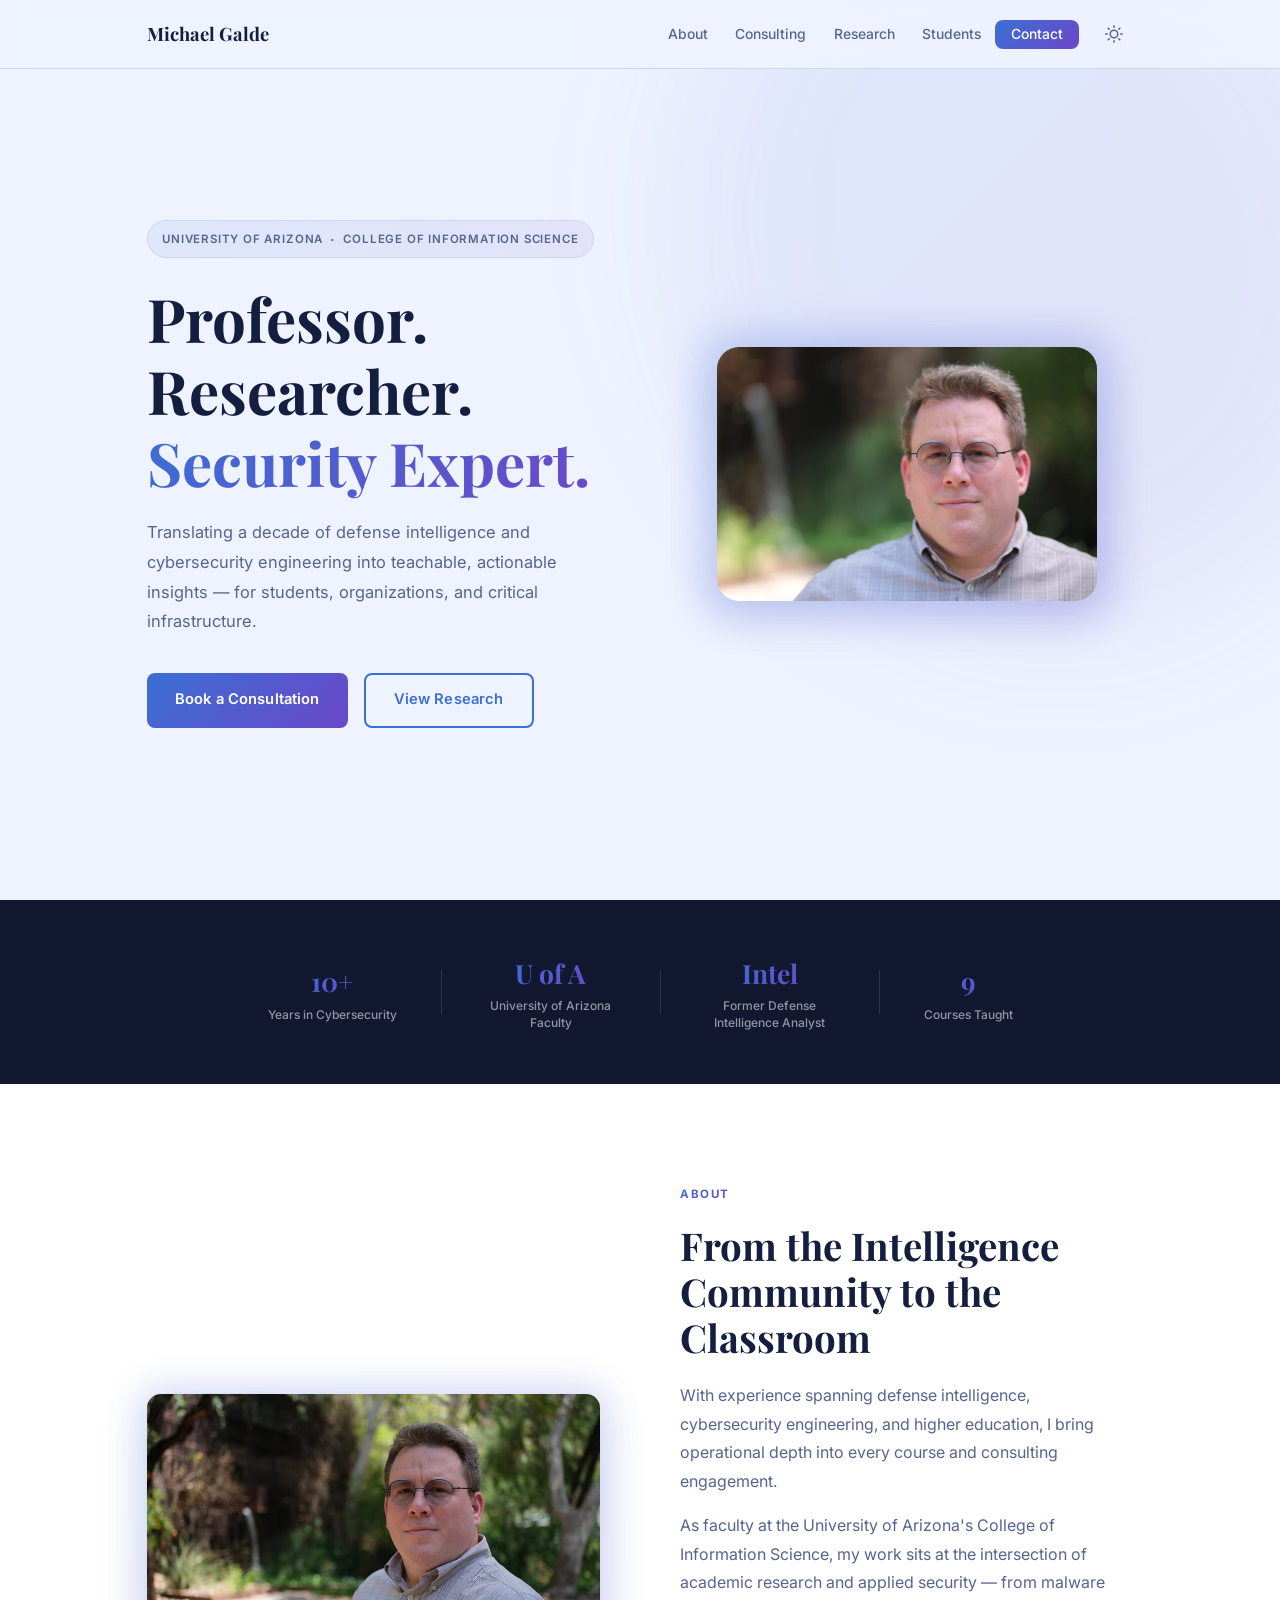
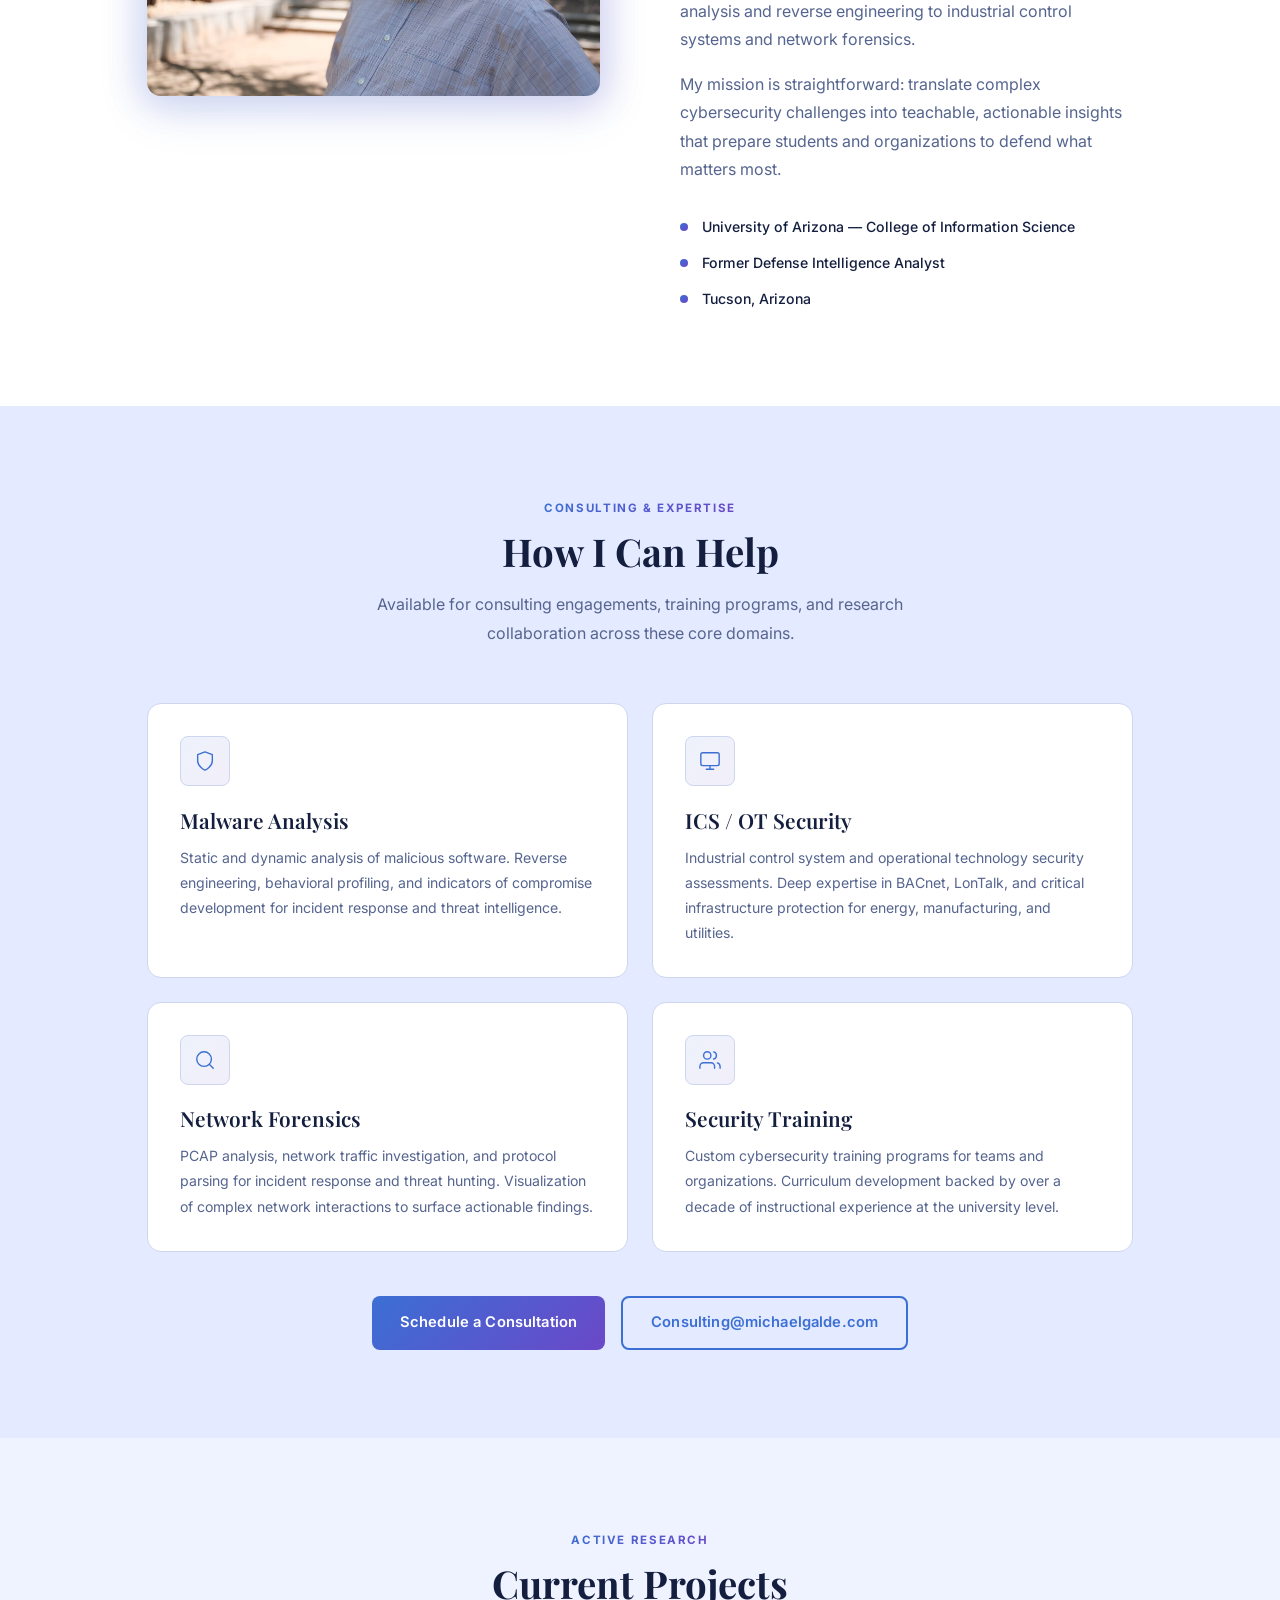
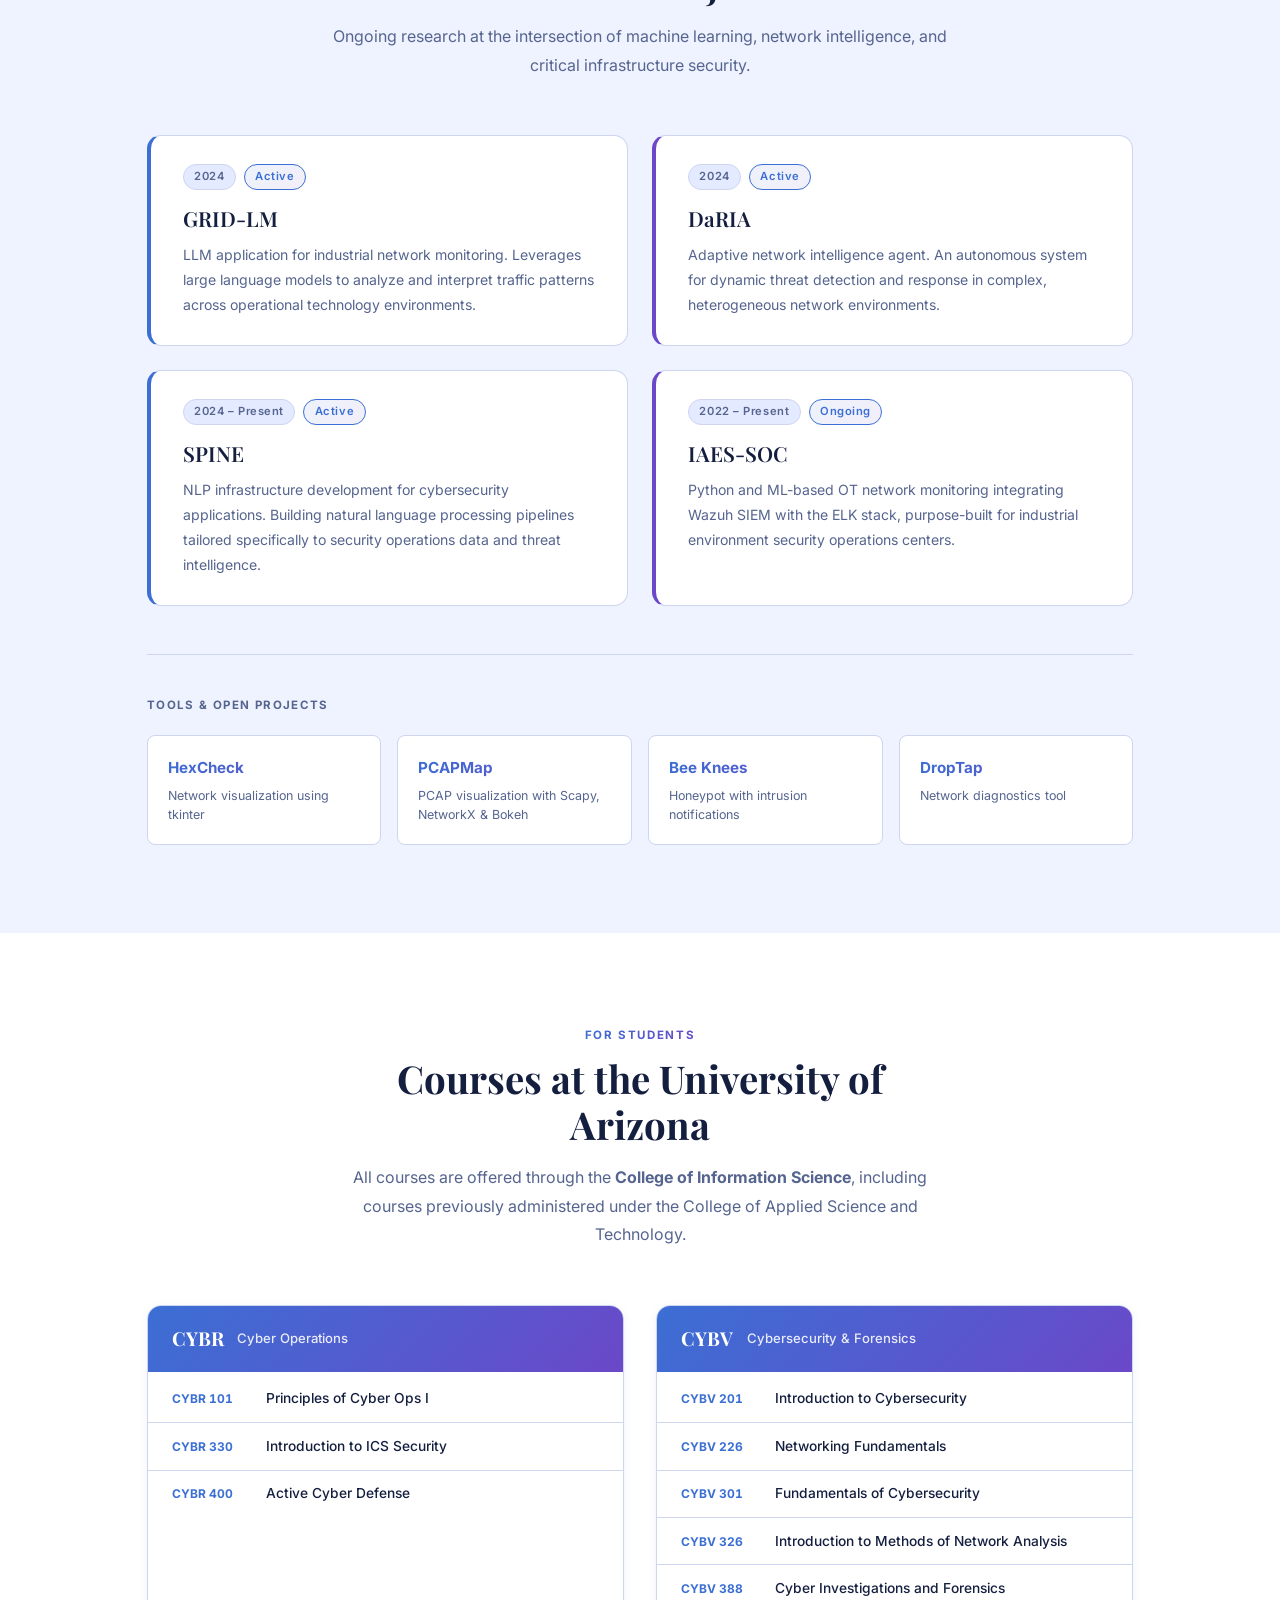
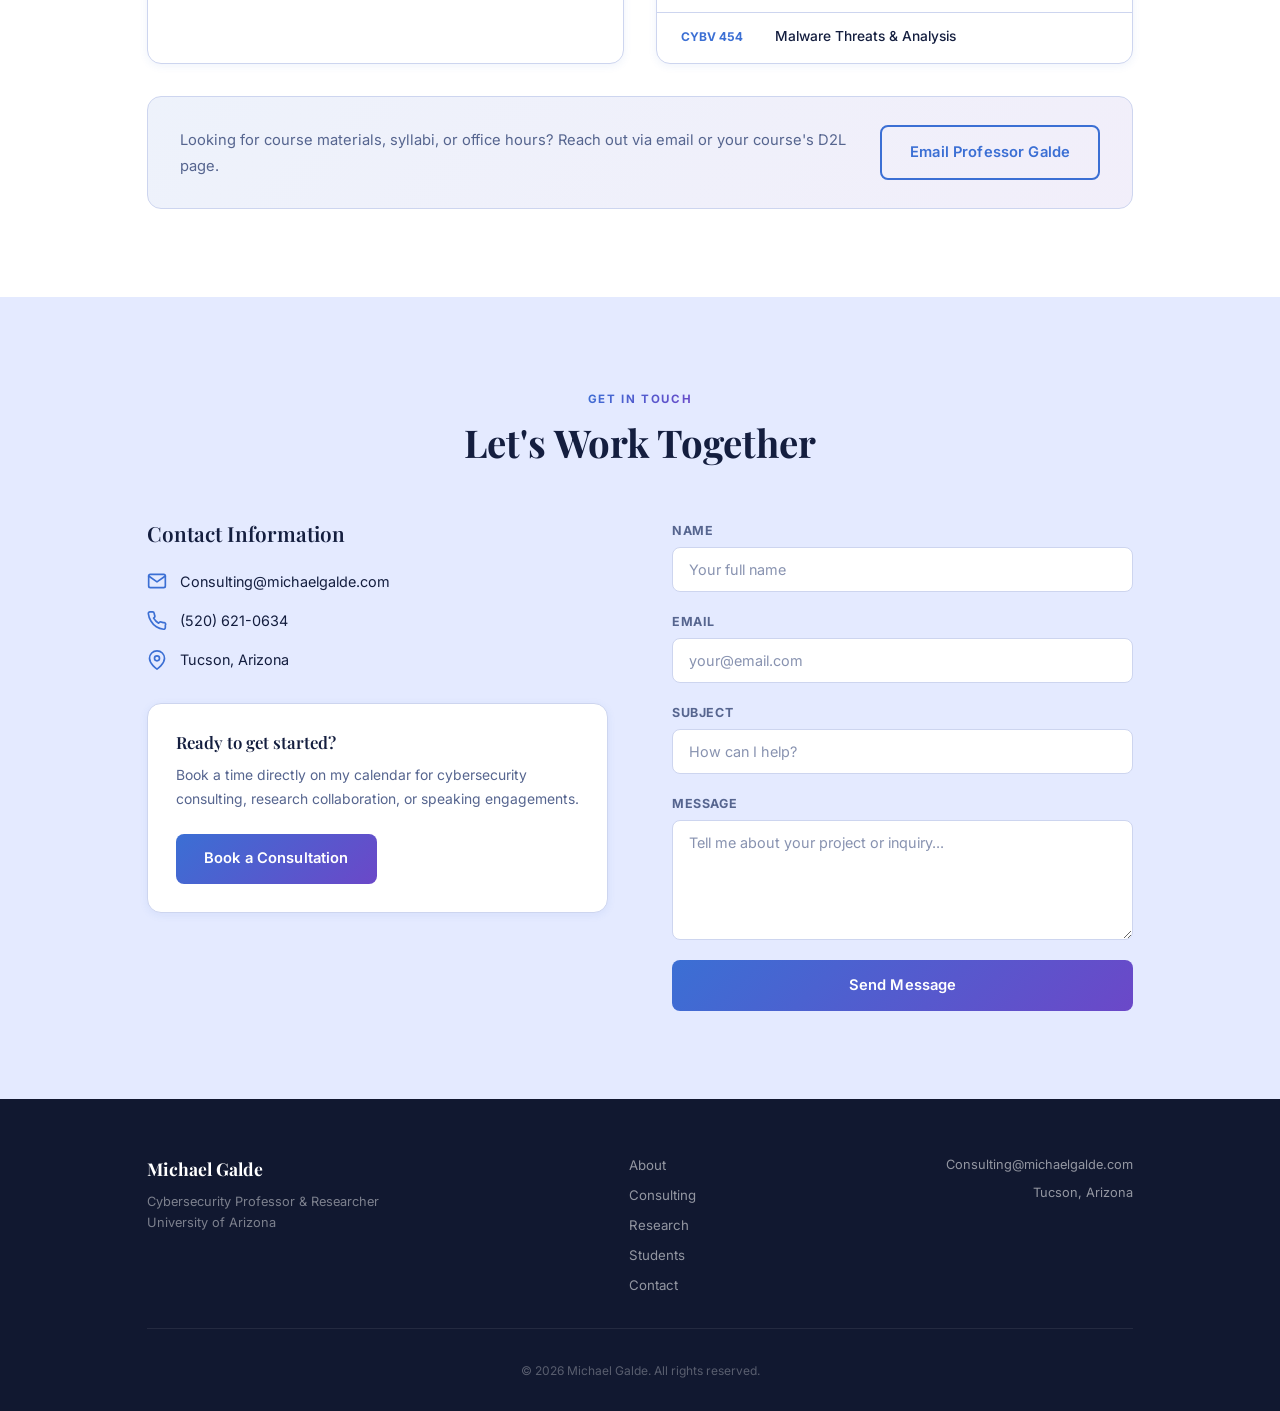
==== index.html @ 3c5b2f42 "Complete website rebuild — professional single-page site Steel blue/violet design with light & dark " ====
<!DOCTYPE html>
<html lang="en" data-theme="light">
<head>
  <meta charset="UTF-8">
  <meta name="viewport" content="width=device-width, initial-scale=1.0">
  <meta name="description" content="Professor Michael Galde — Cybersecurity faculty at the University of Arizona. Expert in malware analysis, ICS security, and network forensics. Available for consulting and research collaboration.">
  <title>Michael Galde | Cybersecurity Professor & Researcher</title>
  <link rel="preconnect" href="https://fonts.googleapis.com">
  <link rel="preconnect" href="https://fonts.gstatic.com" crossorigin>
  <link href="https://fonts.googleapis.com/css2?family=Playfair+Display:ital,wght@0,400;0,600;0,700;1,400&family=Inter:wght@300;400;500;600;700&display=swap" rel="stylesheet">
  <link rel="stylesheet" href="css/style.css">
</head>
<body>

  <!-- ═══════════════════════ NAVIGATION ═══════════════════════ -->
  <nav class="nav" id="nav">
    <div class="nav-container">
      <a href="#home" class="nav-logo">Michael Galde</a>
      <div class="nav-right">
        <ul class="nav-links" id="navLinks">
          <li><a href="#about" class="nav-link">About</a></li>
          <li><a href="#consulting" class="nav-link">Consulting</a></li>
          <li><a href="#research" class="nav-link">Research</a></li>
          <li><a href="#students" class="nav-link">Students</a></li>
          <li><a href="#contact" class="nav-link nav-cta">Contact</a></li>
        </ul>
        <button class="theme-toggle" id="themeToggle" aria-label="Toggle theme">
          <svg class="theme-icon icon-sun" xmlns="http://www.w3.org/2000/svg" viewBox="0 0 24 24" fill="none" stroke="currentColor" stroke-width="2" stroke-linecap="round" stroke-linejoin="round">
            <circle cx="12" cy="12" r="5"/>
            <line x1="12" y1="1" x2="12" y2="3"/><line x1="12" y1="21" x2="12" y2="23"/>
            <line x1="4.22" y1="4.22" x2="5.64" y2="5.64"/><line x1="18.36" y1="18.36" x2="19.78" y2="19.78"/>
            <line x1="1" y1="12" x2="3" y2="12"/><line x1="21" y1="12" x2="23" y2="12"/>
            <line x1="4.22" y1="19.78" x2="5.64" y2="18.36"/><line x1="18.36" y1="5.64" x2="19.78" y2="4.22"/>
          </svg>
          <svg class="theme-icon icon-moon" xmlns="http://www.w3.org/2000/svg" viewBox="0 0 24 24" fill="none" stroke="currentColor" stroke-width="2" stroke-linecap="round" stroke-linejoin="round">
            <path d="M21 12.79A9 9 0 1 1 11.21 3 7 7 0 0 0 21 12.79z"/>
          </svg>
        </button>
        <button class="nav-toggle" id="navToggle" aria-label="Toggle menu" aria-expanded="false">
          <span></span><span></span><span></span>
        </button>
      </div>
    </div>
  </nav>

  <main>

    <!-- ═══════════════════════ HERO ═══════════════════════ -->
    <section class="hero" id="home">
      <div class="hero-bg-blob"></div>
      <div class="container">
        <div class="hero-grid">
          <div class="hero-text">
            <div class="hero-badge">
              <span>University of Arizona</span>
              <span class="badge-sep">·</span>
              <span>College of Information Science</span>
            </div>
            <h1 class="hero-title">
              Professor.<br>
              Researcher.<br>
              <span class="gradient-text">Security Expert.</span>
            </h1>
            <p class="hero-sub">Translating a decade of defense intelligence and cybersecurity engineering into teachable, actionable insights — for students, organizations, and critical infrastructure.</p>
            <div class="hero-actions">
              <a href="https://tidycal.com/galdeconsulting/15-minute-meeting" target="_blank" rel="noopener" class="btn btn-primary">Book a Consultation</a>
              <a href="#research" class="btn btn-outline">View Research</a>
            </div>
          </div>
          <div class="hero-photo-col">
            <div class="hero-photo-frame">
              <div class="hero-photo-glow"></div>
              <img src="images/hero-headshot.jpg" alt="Professor Michael Galde" class="hero-photo">
            </div>
          </div>
        </div>
      </div>
    </section>

    <!-- ═══════════════════════ STATS STRIP ═══════════════════════ -->
    <div class="stats-strip">
      <div class="container">
        <div class="stats-grid">
          <div class="stat-item">
            <span class="stat-num">10+</span>
            <span class="stat-label">Years in Cybersecurity</span>
          </div>
          <div class="stat-divider"></div>
          <div class="stat-item">
            <span class="stat-num">U of A</span>
            <span class="stat-label">University of Arizona Faculty</span>
          </div>
          <div class="stat-divider"></div>
          <div class="stat-item">
            <span class="stat-num">Intel</span>
            <span class="stat-label">Former Defense Intelligence Analyst</span>
          </div>
          <div class="stat-divider"></div>
          <div class="stat-item">
            <span class="stat-num">9</span>
            <span class="stat-label">Courses Taught</span>
          </div>
        </div>
      </div>
    </div>

    <!-- ═══════════════════════ ABOUT ═══════════════════════ -->
    <section class="section about" id="about">
      <div class="container">
        <div class="two-col">
          <div class="col-photo">
            <div class="photo-wrapper">
              <img src="images/about-headshot.jpg" alt="Michael Galde at the University of Arizona" class="section-photo">
            </div>
          </div>
          <div class="col-text">
            <span class="section-label">About</span>
            <h2 class="section-title">From the Intelligence Community to the Classroom</h2>
            <p>With experience spanning defense intelligence, cybersecurity engineering, and higher education, I bring operational depth into every course and consulting engagement.</p>
            <p>As faculty at the University of Arizona's College of Information Science, my work sits at the intersection of academic research and applied security — from malware analysis and reverse engineering to industrial control systems and network forensics.</p>
            <p>My mission is straightforward: translate complex cybersecurity challenges into teachable, actionable insights that prepare students and organizations to defend what matters most.</p>
            <div class="credential-list">
              <div class="credential-item">
                <div class="credential-dot"></div>
                <span>University of Arizona — College of Information Science</span>
              </div>
              <div class="credential-item">
                <div class="credential-dot"></div>
                <span>Former Defense Intelligence Analyst</span>
              </div>
              <div class="credential-item">
                <div class="credential-dot"></div>
                <span>Tucson, Arizona</span>
              </div>
            </div>
          </div>
        </div>
      </div>
    </section>

    <!-- ═══════════════════════ CONSULTING ═══════════════════════ -->
    <section class="section consulting" id="consulting">
      <div class="container">
        <div class="section-header">
          <span class="section-label">Consulting &amp; Expertise</span>
          <h2 class="section-title">How I Can Help</h2>
          <p class="section-sub">Available for consulting engagements, training programs, and research collaboration across these core domains.</p>
        </div>
        <div class="services-grid">
          <div class="service-card">
            <div class="service-icon">
              <svg xmlns="http://www.w3.org/2000/svg" viewBox="0 0 24 24" fill="none" stroke="currentColor" stroke-width="1.5" stroke-linecap="round" stroke-linejoin="round">
                <path d="M12 22s8-4 8-10V5l-8-3-8 3v7c0 6 8 10 8 10z"/>
              </svg>
            </div>
            <h3>Malware Analysis</h3>
            <p>Static and dynamic analysis of malicious software. Reverse engineering, behavioral profiling, and indicators of compromise development for incident response and threat intelligence.</p>
          </div>
          <div class="service-card">
            <div class="service-icon">
              <svg xmlns="http://www.w3.org/2000/svg" viewBox="0 0 24 24" fill="none" stroke="currentColor" stroke-width="1.5" stroke-linecap="round" stroke-linejoin="round">
                <rect x="2" y="3" width="20" height="14" rx="2"/><line x1="8" y1="21" x2="16" y2="21"/><line x1="12" y1="17" x2="12" y2="21"/>
              </svg>
            </div>
            <h3>ICS / OT Security</h3>
            <p>Industrial control system and operational technology security assessments. Deep expertise in BACnet, LonTalk, and critical infrastructure protection for energy, manufacturing, and utilities.</p>
          </div>
          <div class="service-card">
            <div class="service-icon">
              <svg xmlns="http://www.w3.org/2000/svg" viewBox="0 0 24 24" fill="none" stroke="currentColor" stroke-width="1.5" stroke-linecap="round" stroke-linejoin="round">
                <circle cx="11" cy="11" r="8"/><line x1="21" y1="21" x2="16.65" y2="16.65"/>
              </svg>
            </div>
            <h3>Network Forensics</h3>
            <p>PCAP analysis, network traffic investigation, and protocol parsing for incident response and threat hunting. Visualization of complex network interactions to surface actionable findings.</p>
          </div>
          <div class="service-card">
            <div class="service-icon">
              <svg xmlns="http://www.w3.org/2000/svg" viewBox="0 0 24 24" fill="none" stroke="currentColor" stroke-width="1.5" stroke-linecap="round" stroke-linejoin="round">
                <path d="M17 21v-2a4 4 0 0 0-4-4H5a4 4 0 0 0-4 4v2"/><circle cx="9" cy="7" r="4"/>
                <path d="M23 21v-2a4 4 0 0 0-3-3.87"/><path d="M16 3.13a4 4 0 0 1 0 7.75"/>
              </svg>
            </div>
            <h3>Security Training</h3>
            <p>Custom cybersecurity training programs for teams and organizations. Curriculum development backed by over a decade of instructional experience at the university level.</p>
          </div>
        </div>
        <div class="consulting-cta">
          <a href="https://tidycal.com/galdeconsulting/15-minute-meeting" target="_blank" rel="noopener" class="btn btn-primary">Schedule a Consultation</a>
          <a href="mailto:Consulting@michaelgalde.com" class="btn btn-outline">Consulting@michaelgalde.com</a>
        </div>
      </div>
    </section>

    <!-- ═══════════════════════ RESEARCH ═══════════════════════ -->
    <section class="section research" id="research">
      <div class="container">
        <div class="section-header">
          <span class="section-label">Active Research</span>
          <h2 class="section-title">Current Projects</h2>
          <p class="section-sub">Ongoing research at the intersection of machine learning, network intelligence, and critical infrastructure security.</p>
        </div>
        <div class="research-grid">
          <div class="research-card">
            <div class="research-meta">
              <span class="research-tag">2024</span>
              <span class="research-tag research-tag-active">Active</span>
            </div>
            <h3>GRID-LM</h3>
            <p>LLM application for industrial network monitoring. Leverages large language models to analyze and interpret traffic patterns across operational technology environments.</p>
          </div>
          <div class="research-card">
            <div class="research-meta">
              <span class="research-tag">2024</span>
              <span class="research-tag research-tag-active">Active</span>
            </div>
            <h3>DaRIA</h3>
            <p>Adaptive network intelligence agent. An autonomous system for dynamic threat detection and response in complex, heterogeneous network environments.</p>
          </div>
          <div class="research-card">
            <div class="research-meta">
              <span class="research-tag">2024 – Present</span>
              <span class="research-tag research-tag-active">Active</span>
            </div>
            <h3>SPINE</h3>
            <p>NLP infrastructure development for cybersecurity applications. Building natural language processing pipelines tailored specifically to security operations data and threat intelligence.</p>
          </div>
          <div class="research-card">
            <div class="research-meta">
              <span class="research-tag">2022 – Present</span>
              <span class="research-tag research-tag-active">Ongoing</span>
            </div>
            <h3>IAES-SOC</h3>
            <p>Python and ML-based OT network monitoring integrating Wazuh SIEM with the ELK stack, purpose-built for industrial environment security operations centers.</p>
          </div>
        </div>

        <div class="tools-section">
          <p class="tools-label">Tools &amp; Open Projects</p>
          <div class="tools-grid">
            <div class="tool-item">
              <span class="tool-name">HexCheck</span>
              <span class="tool-desc">Network visualization using tkinter</span>
            </div>
            <div class="tool-item">
              <span class="tool-name">PCAPMap</span>
              <span class="tool-desc">PCAP visualization with Scapy, NetworkX &amp; Bokeh</span>
            </div>
            <div class="tool-item">
              <span class="tool-name">Bee Knees</span>
              <span class="tool-desc">Honeypot with intrusion notifications</span>
            </div>
            <div class="tool-item">
              <span class="tool-name">DropTap</span>
              <span class="tool-desc">Network diagnostics tool</span>
            </div>
          </div>
        </div>
      </div>
    </section>

    <!-- ═══════════════════════ STUDENTS ═══════════════════════ -->
    <section class="section students" id="students">
      <div class="container">
        <div class="section-header">
          <span class="section-label">For Students</span>
          <h2 class="section-title">Courses at the University of Arizona</h2>
          <p class="section-sub">All courses are offered through the <strong>College of Information Science</strong>, including courses previously administered under the College of Applied Science and Technology.</p>
        </div>
        <div class="courses-grid">
          <div class="course-group">
            <div class="course-group-header">
              <span class="course-prefix">CYBR</span>
              <span class="course-group-label">Cyber Operations</span>
            </div>
            <div class="course-list">
              <div class="course-item">
                <span class="course-num">CYBR 101</span>
                <span class="course-name">Principles of Cyber Ops I</span>
              </div>
              <div class="course-item">
                <span class="course-num">CYBR 330</span>
                <span class="course-name">Introduction to ICS Security</span>
              </div>
              <div class="course-item">
                <span class="course-num">CYBR 400</span>
                <span class="course-name">Active Cyber Defense</span>
              </div>
            </div>
          </div>
          <div class="course-group">
            <div class="course-group-header">
              <span class="course-prefix">CYBV</span>
              <span class="course-group-label">Cybersecurity &amp; Forensics</span>
            </div>
            <div class="course-list">
              <div class="course-item">
                <span class="course-num">CYBV 201</span>
                <span class="course-name">Introduction to Cybersecurity</span>
              </div>
              <div class="course-item">
                <span class="course-num">CYBV 226</span>
                <span class="course-name">Networking Fundamentals</span>
              </div>
              <div class="course-item">
                <span class="course-num">CYBV 301</span>
                <span class="course-name">Fundamentals of Cybersecurity</span>
              </div>
              <div class="course-item">
                <span class="course-num">CYBV 326</span>
                <span class="course-name">Introduction to Methods of Network Analysis</span>
              </div>
              <div class="course-item">
                <span class="course-num">CYBV 388</span>
                <span class="course-name">Cyber Investigations and Forensics</span>
              </div>
              <div class="course-item">
                <span class="course-num">CYBV 454</span>
                <span class="course-name">Malware Threats &amp; Analysis</span>
              </div>
            </div>
          </div>
        </div>
        <div class="student-note">
          <p>Looking for course materials, syllabi, or office hours? Reach out via email or your course's D2L page.</p>
          <a href="mailto:Consulting@michaelgalde.com" class="btn btn-outline">Email Professor Galde</a>
        </div>
      </div>
    </section>

    <!-- ═══════════════════════ CONTACT ═══════════════════════ -->
    <section class="section contact" id="contact">
      <div class="container">
        <div class="section-header">
          <span class="section-label">Get in Touch</span>
          <h2 class="section-title">Let's Work Together</h2>
        </div>
        <div class="contact-grid">
          <div class="contact-info">
            <h3>Contact Information</h3>
            <div class="contact-details">
              <div class="contact-row">
                <svg class="contact-icon" xmlns="http://www.w3.org/2000/svg" viewBox="0 0 24 24" fill="none" stroke="currentColor" stroke-width="2" stroke-linecap="round" stroke-linejoin="round">
                  <path d="M4 4h16c1.1 0 2 .9 2 2v12c0 1.1-.9 2-2 2H4c-1.1 0-2-.9-2-2V6c0-1.1.9-2 2-2z"/><polyline points="22,6 12,13 2,6"/>
                </svg>
                <a href="mailto:Consulting@michaelgalde.com">Consulting@michaelgalde.com</a>
              </div>
              <div class="contact-row">
                <svg class="contact-icon" xmlns="http://www.w3.org/2000/svg" viewBox="0 0 24 24" fill="none" stroke="currentColor" stroke-width="2" stroke-linecap="round" stroke-linejoin="round">
                  <path d="M22 16.92v3a2 2 0 0 1-2.18 2 19.79 19.79 0 0 1-8.63-3.07A19.5 19.5 0 0 1 4.69 12 19.79 19.79 0 0 1 1.61 3.22 2 2 0 0 1 3.62 1h3a2 2 0 0 1 2 1.72 12.84 12.84 0 0 0 .7 2.81 2 2 0 0 1-.45 2.11L7.91 8.6a16 16 0 0 0 6 6l.96-.96a2 2 0 0 1 2.11-.45c.907.339 1.85.573 2.81.7A2 2 0 0 1 22 16.92z"/>
                </svg>
                <a href="tel:5206210634">(520) 621-0634</a>
              </div>
              <div class="contact-row">
                <svg class="contact-icon" xmlns="http://www.w3.org/2000/svg" viewBox="0 0 24 24" fill="none" stroke="currentColor" stroke-width="2" stroke-linecap="round" stroke-linejoin="round">
                  <path d="M21 10c0 7-9 13-9 13s-9-6-9-13a9 9 0 0 1 18 0z"/><circle cx="12" cy="10" r="3"/>
                </svg>
                <span>Tucson, Arizona</span>
              </div>
            </div>
            <div class="booking-card">
              <h4>Ready to get started?</h4>
              <p>Book a time directly on my calendar for cybersecurity consulting, research collaboration, or speaking engagements.</p>
              <a href="https://tidycal.com/galdeconsulting/15-minute-meeting" target="_blank" rel="noopener" class="btn btn-primary">Book a Consultation</a>
            </div>
          </div>
          <div class="contact-form-col">
            <form class="contact-form" id="contactForm" novalidate>
              <div class="form-group">
                <label for="name">Name</label>
                <input type="text" id="name" name="name" placeholder="Your full name" required>
              </div>
              <div class="form-group">
                <label for="email">Email</label>
                <input type="email" id="email" name="email" placeholder="your@email.com" required>
              </div>
              <div class="form-group">
                <label for="subject">Subject</label>
                <input type="text" id="subject" name="subject" placeholder="How can I help?">
              </div>
              <div class="form-group">
                <label for="message">Message</label>
                <textarea id="message" name="message" rows="5" placeholder="Tell me about your project or inquiry..." required></textarea>
              </div>
              <button type="submit" class="btn btn-primary btn-full">Send Message</button>
              <div class="form-success" id="formSuccess" hidden>
                <p>Your message has been sent. I'll be in touch shortly.</p>
              </div>
            </form>
          </div>
        </div>
      </div>
    </section>

  </main>

  <!-- ═══════════════════════ FOOTER ═══════════════════════ -->
  <footer class="footer">
    <div class="container">
      <div class="footer-inner">
        <div class="footer-brand">
          <span class="footer-logo">Michael Galde</span>
          <p>Cybersecurity Professor &amp; Researcher<br>University of Arizona</p>
        </div>
        <nav class="footer-nav">
          <a href="#about">About</a>
          <a href="#consulting">Consulting</a>
          <a href="#research">Research</a>
          <a href="#students">Students</a>
          <a href="#contact">Contact</a>
        </nav>
        <div class="footer-contact">
          <a href="mailto:Consulting@michaelgalde.com">Consulting@michaelgalde.com</a>
          <span>Tucson, Arizona</span>
        </div>
      </div>
      <div class="footer-bottom">
        <span>&copy; 2026 Michael Galde. All rights reserved.</span>
      </div>
    </div>
  </footer>

  <script src="js/main.js"></script>
</body>
</html>
---- css/style.css ----
/* ═══════════════════════════════════════════════════════════
   MICHAEL GALDE — Professional Website
   Steel Blue × Violet | Light & Dark Mode
═══════════════════════════════════════════════════════════ */

/* ── RESET ────────────────────────────────────────────────── */
*, *::before, *::after { box-sizing: border-box; margin: 0; padding: 0; }
html { scroll-behavior: smooth; font-size: 16px; }
img { display: block; max-width: 100%; height: auto; }
a { text-decoration: none; color: inherit; }
button { cursor: pointer; border: none; background: none; font: inherit; }
ul { list-style: none; }
strong { color: inherit; }

/* ── CUSTOM PROPERTIES ─────────────────────────────────────── */
:root {
  /* Backgrounds */
  --bg:          #EFF3FF;
  --bg-surface:  #FFFFFF;
  --bg-surface-2:#E4EAFF;
  --bg-strip:    #111830;

  /* Text */
  --text:        #141E3F;
  --text-muted:  #56658F;

  /* Borders & Shadows */
  --border:      #CDD5EF;
  --shadow-sm:   0 2px 8px rgba(55, 100, 200, 0.08);
  --shadow:      0 4px 24px rgba(55, 100, 200, 0.12);
  --shadow-lg:   0 12px 48px rgba(55, 100, 200, 0.18);

  /* Accent — Steel Blue → Violet */
  --accent-1:    #3B6FD4;
  --accent-2:    #6B48C8;
  --gradient:    linear-gradient(135deg, #3B6FD4 0%, #6B48C8 100%);
  --gradient-r:  linear-gradient(135deg, #6B48C8 0%, #3B6FD4 100%);
  --gradient-subtle: linear-gradient(135deg, rgba(59,111,212,0.09) 0%, rgba(107,72,200,0.09) 100%);

  /* Nav */
  --nav-bg:      rgba(239, 243, 255, 0.92);
  --card-bg:     #FFFFFF;

  /* Misc */
  --radius:      14px;
  --radius-sm:   8px;
  --t:           0.28s ease;
}

[data-theme="dark"] {
  --bg:          #0B0F1E;
  --bg-surface:  #121828;
  --bg-surface-2:#18213A;
  --bg-strip:    #080C18;

  --text:        #E0E8FF;
  --text-muted:  #8090B8;

  --border:      #1C2640;
  --shadow-sm:   0 2px 8px rgba(100, 150, 255, 0.08);
  --shadow:      0 4px 24px rgba(100, 150, 255, 0.14);
  --shadow-lg:   0 12px 48px rgba(100, 150, 255, 0.22);

  --accent-1:    #6B9FFF;
  --accent-2:    #A87BFF;
  --gradient:    linear-gradient(135deg, #6B9FFF 0%, #A87BFF 100%);
  --gradient-r:  linear-gradient(135deg, #A87BFF 0%, #6B9FFF 100%);
  --gradient-subtle: linear-gradient(135deg, rgba(107,159,255,0.1) 0%, rgba(168,123,255,0.1) 100%);

  --nav-bg:      rgba(11, 15, 30, 0.92);
  --card-bg:     #121828;
}

/* ── BASE ──────────────────────────────────────────────────── */
body {
  font-family: 'Inter', system-ui, -apple-system, sans-serif;
  background: var(--bg);
  color: var(--text);
  line-height: 1.6;
  transition: background-color var(--t), color var(--t);
}

h1, h2, h3, h4 {
  font-family: 'Playfair Display', Georgia, serif;
  line-height: 1.2;
  color: var(--text);
}
h1 { font-size: clamp(2.4rem, 5vw, 3.75rem); font-weight: 700; }
h2 { font-size: clamp(1.7rem, 3.5vw, 2.4rem); font-weight: 700; }
h3 { font-size: clamp(1.1rem, 2vw, 1.3rem); font-weight: 600; }
h4 { font-size: 1.05rem; font-weight: 600; }
p  { color: var(--text-muted); line-height: 1.78; }

.gradient-text {
  background: var(--gradient);
  -webkit-background-clip: text;
  -webkit-text-fill-color: transparent;
  background-clip: text;
}

/* ── LAYOUT ────────────────────────────────────────────────── */
.container { max-width: 1140px; margin: 0 auto; padding: 0 6%; }
.section { padding: 5.5rem 0; }

/* ── BUTTONS ───────────────────────────────────────────────── */
.btn {
  display: inline-flex;
  align-items: center;
  justify-content: center;
  gap: 0.5rem;
  padding: 0.85rem 1.75rem;
  border-radius: var(--radius-sm);
  font-family: 'Inter', sans-serif;
  font-size: 0.92rem;
  font-weight: 600;
  letter-spacing: 0.01em;
  transition: transform var(--t), box-shadow var(--t), opacity var(--t), background var(--t), border-color var(--t), color var(--t);
  white-space: nowrap;
  cursor: pointer;
}

.btn-primary {
  background: var(--gradient);
  color: #fff;
  position: relative;
  overflow: hidden;
}
.btn-primary::after {
  content: '';
  position: absolute;
  inset: 0;
  background: linear-gradient(45deg, transparent 25%, rgba(255,255,255,0.18) 50%, transparent 75%);
  transform: translateX(-150%);
  transition: transform 0.55s ease;
}
.btn-primary:hover { transform: translateY(-2px); box-shadow: 0 8px 28px rgba(107, 72, 200, 0.38); }
.btn-primary:hover::after { transform: translateX(150%); }
.btn-primary:active { transform: translateY(0); }

.btn-outline {
  border: 2px solid var(--accent-1);
  color: var(--accent-1);
  background: transparent;
}
.btn-outline:hover {
  background: var(--gradient);
  color: #fff;
  border-color: transparent;
  transform: translateY(-2px);
  box-shadow: 0 8px 28px rgba(59, 111, 212, 0.25);
}

.btn-full { width: 100%; }

/* ── SECTION LABELS ────────────────────────────────────────── */
.section-label {
  display: inline-block;
  font-size: 0.72rem;
  font-weight: 700;
  letter-spacing: 0.14em;
  text-transform: uppercase;
  background: var(--gradient);
  -webkit-background-clip: text;
  -webkit-text-fill-color: transparent;
  background-clip: text;
  margin-bottom: 0.65rem;
}

.section-header {
  text-align: center;
  max-width: 620px;
  margin: 0 auto 3.5rem;
}
.section-header .section-title { margin-bottom: 1rem; }
.section-header .section-sub { font-size: 1rem; }

/* ── NAVIGATION ────────────────────────────────────────────── */
.nav {
  position: fixed;
  top: 0; left: 0; right: 0;
  z-index: 200;
  background: var(--nav-bg);
  backdrop-filter: blur(14px);
  -webkit-backdrop-filter: blur(14px);
  border-bottom: 1px solid var(--border);
  transition: background var(--t), border-color var(--t), box-shadow var(--t);
}
.nav.scrolled { box-shadow: var(--shadow-sm); }

.nav-container {
  max-width: 1140px;
  margin: 0 auto;
  padding: 0 6%;
  height: 68px;
  display: flex;
  align-items: center;
  justify-content: space-between;
}

.nav-logo {
  font-family: 'Playfair Display', serif;
  font-size: 1.15rem;
  font-weight: 700;
  color: var(--text);
  transition: color var(--t);
  flex-shrink: 0;
}
.nav-logo:hover { color: var(--accent-1); }

.nav-right {
  display: flex;
  align-items: center;
  gap: 0.5rem;
}

.nav-links {
  display: flex;
  align-items: center;
  gap: 0.1rem;
  margin-right: 0.5rem;
}
.nav-link {
  font-size: 0.87rem;
  font-weight: 500;
  color: var(--text-muted);
  padding: 0.4rem 0.8rem;
  border-radius: var(--radius-sm);
  transition: color var(--t), background var(--t);
}
.nav-link:hover { color: var(--text); background: var(--bg-surface-2); }

.nav-cta {
  background: var(--gradient) !important;
  color: #fff !important;
  padding: 0.4rem 1rem;
}
.nav-cta:hover { opacity: 0.88; background: var(--gradient) !important; }

/* Theme Toggle */
.theme-toggle {
  width: 38px; height: 38px;
  display: flex; align-items: center; justify-content: center;
  border-radius: var(--radius-sm);
  color: var(--text-muted);
  transition: color var(--t), background var(--t);
  flex-shrink: 0;
}
.theme-toggle:hover { color: var(--text); background: var(--bg-surface-2); }
.theme-icon { width: 18px; height: 18px; }
.icon-moon { display: none; }
[data-theme="dark"] .icon-sun  { display: none; }
[data-theme="dark"] .icon-moon { display: block; }

/* Mobile Nav Toggle */
.nav-toggle {
  display: none;
  flex-direction: column;
  gap: 5px;
  padding: 6px;
  flex-shrink: 0;
}
.nav-toggle span {
  display: block;
  width: 22px; height: 2px;
  background: var(--text);
  border-radius: 2px;
  transition: transform var(--t), opacity var(--t);
}
.nav-toggle.open span:nth-child(1) { transform: translateY(7px) rotate(45deg); }
.nav-toggle.open span:nth-child(2) { opacity: 0; transform: scaleX(0); }
.nav-toggle.open span:nth-child(3) { transform: translateY(-7px) rotate(-45deg); }

/* ── HERO ──────────────────────────────────────────────────── */
.hero {
  min-height: 100vh;
  display: flex;
  align-items: center;
  padding: 8rem 0 5rem;
  position: relative;
  overflow: hidden;
}

.hero-bg-blob {
  position: absolute;
  top: -15%;
  right: -8%;
  width: 55%;
  height: 85%;
  background: var(--gradient-subtle);
  border-radius: 50% 60% 50% 60%;
  filter: blur(70px);
  pointer-events: none;
  z-index: 0;
}

.hero-grid {
  display: grid;
  grid-template-columns: 1fr 1fr;
  gap: 5rem;
  align-items: center;
  position: relative;
  z-index: 1;
}

.hero-badge {
  display: inline-flex;
  align-items: center;
  gap: 0.45rem;
  font-size: 0.72rem;
  font-weight: 600;
  letter-spacing: 0.07em;
  text-transform: uppercase;
  color: var(--text-muted);
  padding: 0.4rem 0.9rem;
  background: var(--gradient-subtle);
  border: 1px solid var(--border);
  border-radius: 100px;
  margin-bottom: 1.5rem;
}
.badge-sep { color: var(--accent-1); font-size: 0.9rem; }

.hero-title { margin-bottom: 1.25rem; }

.hero-sub {
  font-size: 1.03rem;
  line-height: 1.8;
  margin-bottom: 2.25rem;
  max-width: 470px;
}

.hero-actions { display: flex; gap: 1rem; flex-wrap: wrap; }

/* Hero Photo */
.hero-photo-col { display: flex; justify-content: center; align-items: center; }

.hero-photo-frame {
  position: relative;
  width: min(380px, 90%);
}

.hero-photo-glow {
  position: absolute;
  inset: -16px;
  border-radius: 28px;
  background: var(--gradient);
  opacity: 0.2;
  filter: blur(20px);
  z-index: 0;
  transition: opacity var(--t);
}
.hero-photo-frame:hover .hero-photo-glow { opacity: 0.32; }

.hero-photo {
  position: relative;
  z-index: 1;
  width: 100%;
  border-radius: 22px;
  box-shadow: var(--shadow-lg);
  transition: transform var(--t);
}
.hero-photo-frame:hover .hero-photo { transform: translateY(-4px); }

/* ── STATS STRIP ───────────────────────────────────────────── */
.stats-strip {
  background: var(--bg-strip);
  padding: 2.75rem 0;
  transition: background var(--t);
}
.stats-grid {
  display: flex;
  align-items: center;
  justify-content: center;
  flex-wrap: wrap;
}
.stat-item {
  display: flex;
  flex-direction: column;
  align-items: center;
  text-align: center;
  padding: 0.5rem 2.75rem;
  gap: 0.25rem;
}
.stat-num {
  font-family: 'Playfair Display', serif;
  font-size: 1.65rem;
  font-weight: 700;
  background: var(--gradient);
  -webkit-background-clip: text;
  -webkit-text-fill-color: transparent;
  background-clip: text;
}
.stat-label {
  font-size: 0.75rem;
  color: rgba(255, 255, 255, 0.55);
  font-weight: 500;
  max-width: 130px;
  line-height: 1.4;
}
.stat-divider {
  width: 1px;
  height: 44px;
  background: rgba(255, 255, 255, 0.12);
  flex-shrink: 0;
}

/* ── ABOUT ─────────────────────────────────────────────────── */
.about { background: var(--bg-surface); }

.two-col {
  display: grid;
  grid-template-columns: 1fr 1fr;
  gap: 5rem;
  align-items: center;
}

.photo-wrapper {
  position: relative;
}
.photo-wrapper::before {
  content: '';
  position: absolute;
  inset: -10px;
  border-radius: 22px;
  background: var(--gradient);
  opacity: 0.15;
  z-index: 0;
  filter: blur(16px);
}

.section-photo {
  position: relative;
  z-index: 1;
  width: 100%;
  border-radius: var(--radius);
  box-shadow: var(--shadow-lg);
}

.col-text { padding: 0.5rem 0; }
.col-text .section-title { margin: 0.5rem 0 1.35rem; }
.col-text p { margin-bottom: 1rem; }
.col-text p:last-of-type { margin-bottom: 0; }

.credential-list {
  margin-top: 2rem;
  display: flex;
  flex-direction: column;
  gap: 0.85rem;
}
.credential-item {
  display: flex;
  align-items: center;
  gap: 0.85rem;
  font-size: 0.88rem;
  font-weight: 500;
  color: var(--text);
}
.credential-dot {
  width: 8px; height: 8px;
  border-radius: 50%;
  background: var(--gradient);
  flex-shrink: 0;
}

/* ── CONSULTING ────────────────────────────────────────────── */
.consulting { background: var(--bg-surface-2); }

.services-grid {
  display: grid;
  grid-template-columns: repeat(2, 1fr);
  gap: 1.5rem;
  margin-bottom: 2.75rem;
}

.service-card {
  background: var(--card-bg);
  border: 1px solid var(--border);
  border-radius: var(--radius);
  padding: 2rem;
  transition: transform var(--t), box-shadow var(--t), border-color var(--t);
}
.service-card:hover {
  transform: translateY(-5px);
  box-shadow: var(--shadow-lg);
  border-color: var(--accent-1);
}

.service-icon {
  width: 50px; height: 50px;
  display: flex; align-items: center; justify-content: center;
  border-radius: var(--radius-sm);
  background: var(--gradient-subtle);
  border: 1px solid var(--border);
  margin-bottom: 1.35rem;
  transition: background var(--t);
}
.service-card:hover .service-icon { background: var(--gradient); }
.service-icon svg {
  width: 22px; height: 22px;
  stroke: var(--accent-1);
  transition: stroke var(--t);
}
.service-card:hover .service-icon svg { stroke: #fff; }
.service-card h3 { margin-bottom: 0.75rem; }
.service-card p { font-size: 0.88rem; }

.consulting-cta {
  display: flex;
  gap: 1rem;
  justify-content: center;
  flex-wrap: wrap;
}

/* ── RESEARCH ──────────────────────────────────────────────── */
.research { background: var(--bg); }

.research-grid {
  display: grid;
  grid-template-columns: repeat(2, 1fr);
  gap: 1.5rem;
  margin-bottom: 3rem;
}

.research-card {
  background: var(--card-bg);
  border: 1px solid var(--border);
  border-left: 4px solid var(--accent-1);
  border-radius: var(--radius);
  padding: 1.75rem 2rem;
  transition: transform var(--t), box-shadow var(--t);
}
.research-card:nth-child(even) { border-left-color: var(--accent-2); }
.research-card:hover { transform: translateY(-4px); box-shadow: var(--shadow-lg); }

.research-meta { display: flex; gap: 0.5rem; flex-wrap: wrap; margin-bottom: 1rem; }
.research-tag {
  font-size: 0.7rem;
  font-weight: 600;
  letter-spacing: 0.05em;
  padding: 0.2rem 0.65rem;
  border-radius: 100px;
  background: var(--bg-surface-2);
  color: var(--text-muted);
  border: 1px solid var(--border);
}
.research-tag-active {
  background: var(--gradient-subtle);
  color: var(--accent-1);
  border-color: var(--accent-1);
}
.research-card h3 { margin-bottom: 0.65rem; }
.research-card p { font-size: 0.88rem; }

/* Tools */
.tools-section { border-top: 1px solid var(--border); padding-top: 2.5rem; }
.tools-label {
  font-size: 0.72rem;
  font-weight: 700;
  letter-spacing: 0.12em;
  text-transform: uppercase;
  color: var(--text-muted);
  margin-bottom: 1.25rem;
}
.tools-grid {
  display: grid;
  grid-template-columns: repeat(4, 1fr);
  gap: 1rem;
}
.tool-item {
  background: var(--card-bg);
  border: 1px solid var(--border);
  border-radius: var(--radius-sm);
  padding: 1.25rem;
  display: flex;
  flex-direction: column;
  gap: 0.4rem;
  transition: transform var(--t), box-shadow var(--t);
}
.tool-item:hover { transform: translateY(-3px); box-shadow: var(--shadow); }
.tool-name {
  font-weight: 700;
  font-size: 0.95rem;
  background: var(--gradient);
  -webkit-background-clip: text;
  -webkit-text-fill-color: transparent;
  background-clip: text;
}
.tool-desc { font-size: 0.78rem; color: var(--text-muted); line-height: 1.5; }

/* ── STUDENTS ──────────────────────────────────────────────── */
.students { background: var(--bg-surface); }

.courses-grid {
  display: grid;
  grid-template-columns: 1fr 1fr;
  gap: 2rem;
  margin-bottom: 2rem;
}

.course-group {
  background: var(--card-bg);
  border: 1px solid var(--border);
  border-radius: var(--radius);
  overflow: hidden;
  box-shadow: var(--shadow-sm);
}

.course-group-header {
  display: flex;
  align-items: center;
  gap: 0.85rem;
  padding: 1.1rem 1.5rem;
  background: var(--gradient);
}
.course-prefix {
  font-family: 'Playfair Display', serif;
  font-size: 1.2rem;
  font-weight: 700;
  color: #fff;
}
.course-group-label {
  font-size: 0.82rem;
  font-weight: 500;
  color: rgba(255, 255, 255, 0.88);
}

.course-list { padding: 0.25rem 0; }
.course-item {
  display: flex;
  align-items: baseline;
  gap: 1rem;
  padding: 0.85rem 1.5rem;
  border-bottom: 1px solid var(--border);
  transition: background var(--t);
}
.course-item:last-child { border-bottom: none; }
.course-item:hover { background: var(--bg-surface-2); }

.course-num {
  font-size: 0.75rem;
  font-weight: 700;
  font-variant-numeric: tabular-nums;
  color: var(--accent-1);
  white-space: nowrap;
  min-width: 78px;
  flex-shrink: 0;
}
.course-name {
  font-size: 0.86rem;
  color: var(--text);
  font-weight: 500;
  line-height: 1.4;
}

.student-note {
  display: flex;
  align-items: center;
  justify-content: space-between;
  gap: 1.5rem;
  flex-wrap: wrap;
  padding: 1.75rem 2rem;
  background: var(--gradient-subtle);
  border: 1px solid var(--border);
  border-radius: var(--radius);
}
.student-note p {
  font-size: 0.92rem;
  flex: 1;
  min-width: 220px;
}

/* ── CONTACT ───────────────────────────────────────────────── */
.contact { background: var(--bg-surface-2); }

.contact-grid {
  display: grid;
  grid-template-columns: 1fr 1fr;
  gap: 4rem;
  align-items: start;
}

.contact-info h3 {
  margin-bottom: 1.5rem;
}
.contact-details {
  display: flex;
  flex-direction: column;
  gap: 1rem;
  margin-bottom: 2rem;
}
.contact-row {
  display: flex;
  align-items: center;
  gap: 0.85rem;
  font-size: 0.9rem;
  color: var(--text);
}
.contact-row a { transition: color var(--t); }
.contact-row a:hover { color: var(--accent-1); }
.contact-icon {
  width: 20px; height: 20px;
  stroke: var(--accent-1);
  flex-shrink: 0;
}

.booking-card {
  background: var(--card-bg);
  border: 1px solid var(--border);
  border-radius: var(--radius);
  padding: 1.75rem;
  box-shadow: var(--shadow-sm);
}
.booking-card h4 { margin-bottom: 0.65rem; }
.booking-card p { font-size: 0.87rem; margin-bottom: 1.35rem; }

/* Form */
.contact-form { display: flex; flex-direction: column; gap: 1.25rem; }
.form-group { display: flex; flex-direction: column; gap: 0.4rem; }
.form-group label {
  font-size: 0.78rem;
  font-weight: 700;
  letter-spacing: 0.05em;
  text-transform: uppercase;
  color: var(--text-muted);
}
.form-group input,
.form-group textarea {
  background: var(--card-bg);
  border: 1px solid var(--border);
  border-radius: var(--radius-sm);
  padding: 0.8rem 1rem;
  font-family: 'Inter', sans-serif;
  font-size: 0.9rem;
  color: var(--text);
  transition: border-color var(--t), box-shadow var(--t), background var(--t);
  outline: none;
  width: 100%;
}
.form-group input:focus,
.form-group textarea:focus {
  border-color: var(--accent-1);
  box-shadow: 0 0 0 3px rgba(107, 159, 255, 0.14);
}
.form-group input::placeholder,
.form-group textarea::placeholder { color: var(--text-muted); opacity: 0.7; }
.form-group textarea { resize: vertical; min-height: 120px; }

.form-success {
  background: var(--gradient-subtle);
  border: 1px solid var(--accent-1);
  border-radius: var(--radius-sm);
  padding: 1rem 1.25rem;
  text-align: center;
}
.form-success p {
  color: var(--accent-1);
  font-weight: 500;
  font-size: 0.9rem;
}

/* ── FOOTER ────────────────────────────────────────────────── */
.footer {
  background: var(--bg-strip);
  padding: 3.5rem 0 1.75rem;
}

.footer-inner {
  display: flex;
  justify-content: space-between;
  align-items: flex-start;
  gap: 2rem;
  flex-wrap: wrap;
  padding-bottom: 2rem;
  border-bottom: 1px solid rgba(255, 255, 255, 0.08);
  margin-bottom: 1.75rem;
}

.footer-logo {
  font-family: 'Playfair Display', serif;
  font-size: 1.1rem;
  font-weight: 700;
  color: #fff;
  display: block;
  margin-bottom: 0.5rem;
}
.footer-brand p {
  font-size: 0.8rem;
  color: rgba(255, 255, 255, 0.45);
  line-height: 1.65;
}

.footer-nav {
  display: flex;
  flex-direction: column;
  gap: 0.55rem;
}
.footer-nav a {
  font-size: 0.83rem;
  color: rgba(255, 255, 255, 0.55);
  transition: color var(--t);
}
.footer-nav a:hover { color: #fff; }

.footer-contact {
  display: flex;
  flex-direction: column;
  gap: 0.45rem;
  text-align: right;
}
.footer-contact a,
.footer-contact span {
  font-size: 0.8rem;
  color: rgba(255, 255, 255, 0.55);
  transition: color var(--t);
}
.footer-contact a:hover { color: #fff; }

.footer-bottom { text-align: center; }
.footer-bottom span { font-size: 0.75rem; color: rgba(255, 255, 255, 0.3); }

/* ── RESPONSIVE ────────────────────────────────────────────── */
@media (max-width: 900px) {
  .services-grid,
  .research-grid { grid-template-columns: 1fr; }

  .tools-grid { grid-template-columns: repeat(2, 1fr); }
}

@media (max-width: 768px) {
  /* Mobile Nav */
  .nav-links {
    display: none;
    position: absolute;
    top: 68px; left: 0; right: 0;
    background: var(--nav-bg);
    backdrop-filter: blur(14px);
    -webkit-backdrop-filter: blur(14px);
    border-bottom: 1px solid var(--border);
    flex-direction: column;
    align-items: stretch;
    padding: 0.75rem 6%;
    gap: 0.15rem;
    box-shadow: var(--shadow);
  }
  .nav-links.open { display: flex; }
  .nav-link { padding: 0.7rem 0.75rem; }
  .nav-cta { text-align: center; }
  .nav-toggle { display: flex; }
  .nav-right { gap: 0.25rem; }

  /* Hero */
  .hero { padding: 5.5rem 0 3.5rem; min-height: auto; }
  .hero-grid {
    grid-template-columns: 1fr;
    gap: 2.5rem;
    text-align: center;
  }
  .hero-photo-col { order: -1; }
  .hero-photo-frame { width: min(280px, 70%); }
  .hero-badge { margin-left: auto; margin-right: auto; }
  .hero-sub { max-width: 100%; margin-left: auto; margin-right: auto; }
  .hero-actions { justify-content: center; }

  /* Stats */
  .stat-divider { display: none; }
  .stat-item { padding: 0.75rem 1.5rem; }

  /* About */
  .two-col {
    grid-template-columns: 1fr;
    gap: 2.5rem;
  }

  /* Courses */
  .courses-grid { grid-template-columns: 1fr; }

  /* Contact */
  .contact-grid { grid-template-columns: 1fr; gap: 2.5rem; }

  /* Student note */
  .student-note { flex-direction: column; text-align: center; }
  .student-note p { text-align: center; }

  /* Consulting CTA */
  .consulting-cta { flex-direction: column; align-items: stretch; text-align: center; }

  /* Footer */
  .footer-inner { flex-direction: column; gap: 1.75rem; }
  .footer-contact { text-align: left; }
}

@media (max-width: 480px) {
  .tools-grid { grid-template-columns: 1fr; }
  .hero-actions { flex-direction: column; align-items: stretch; }
  .hero-actions .btn { text-align: center; }
  .section { padding: 4rem 0; }
}
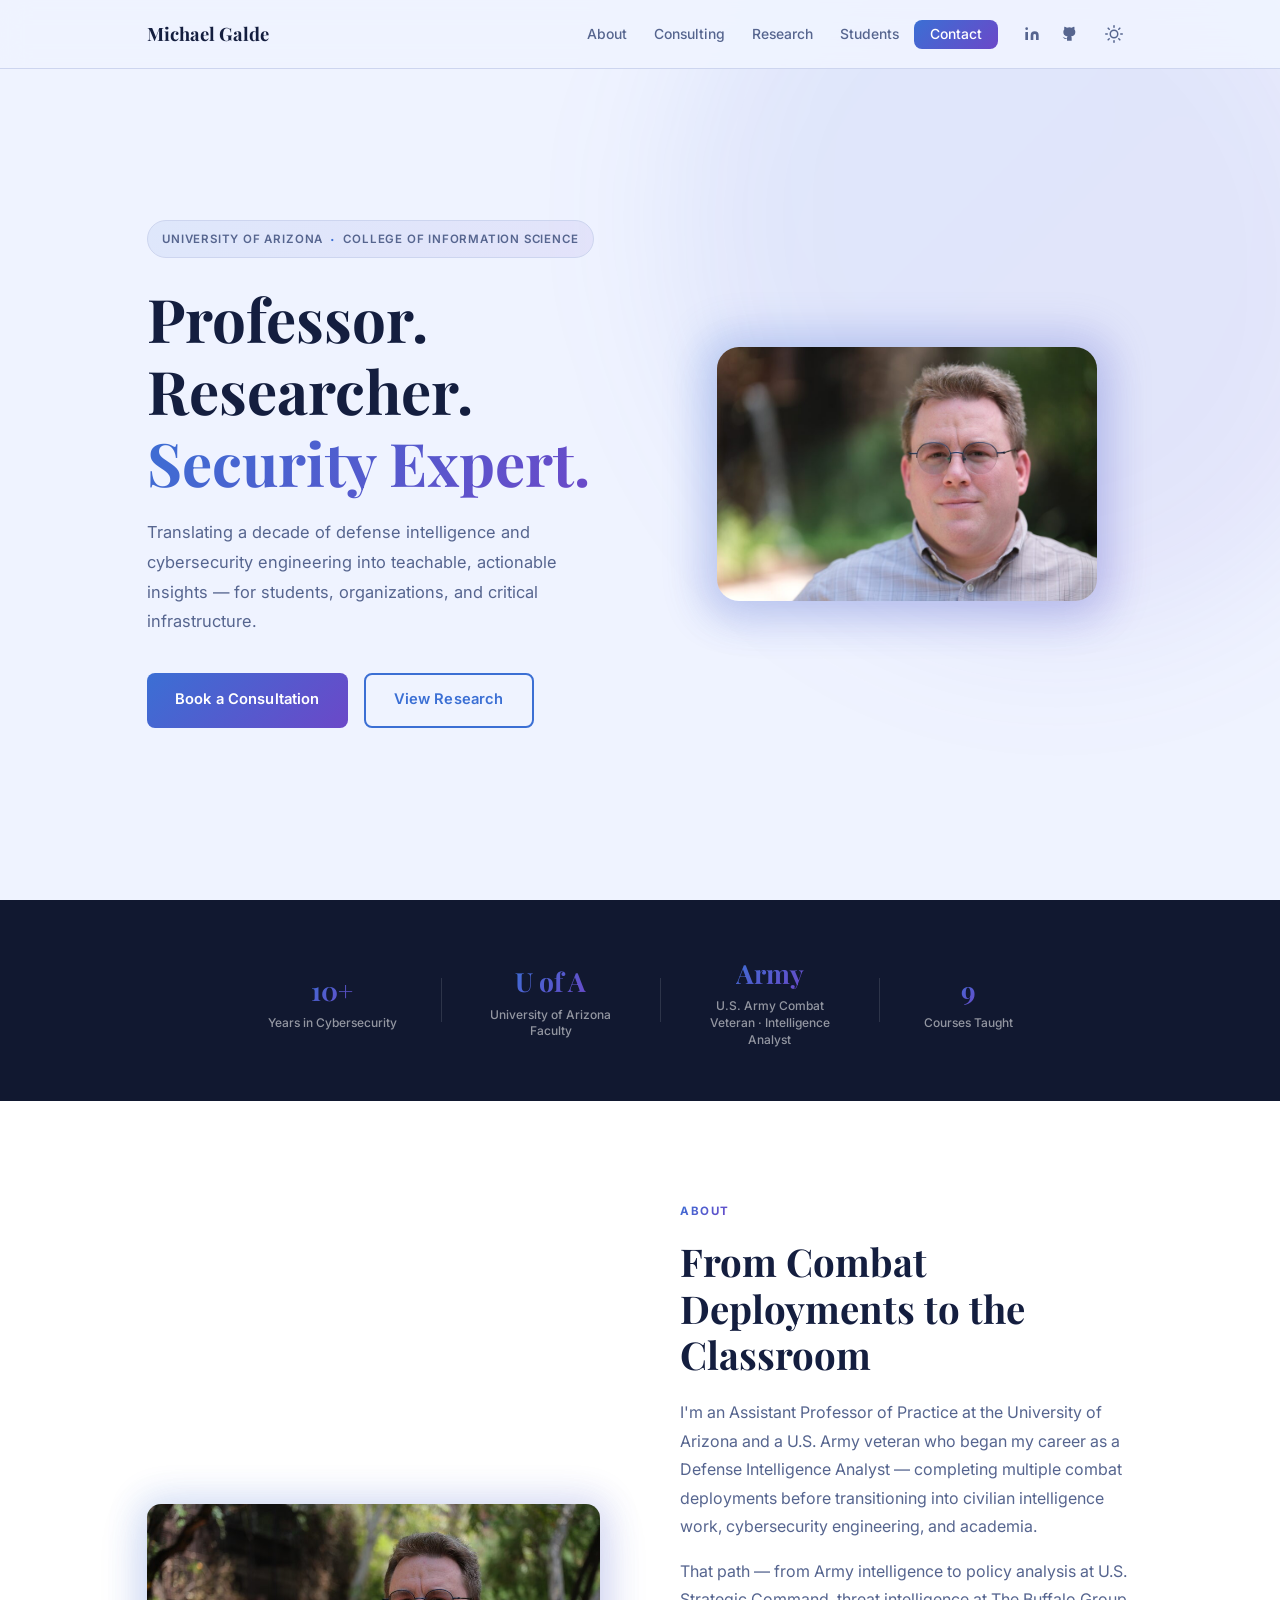
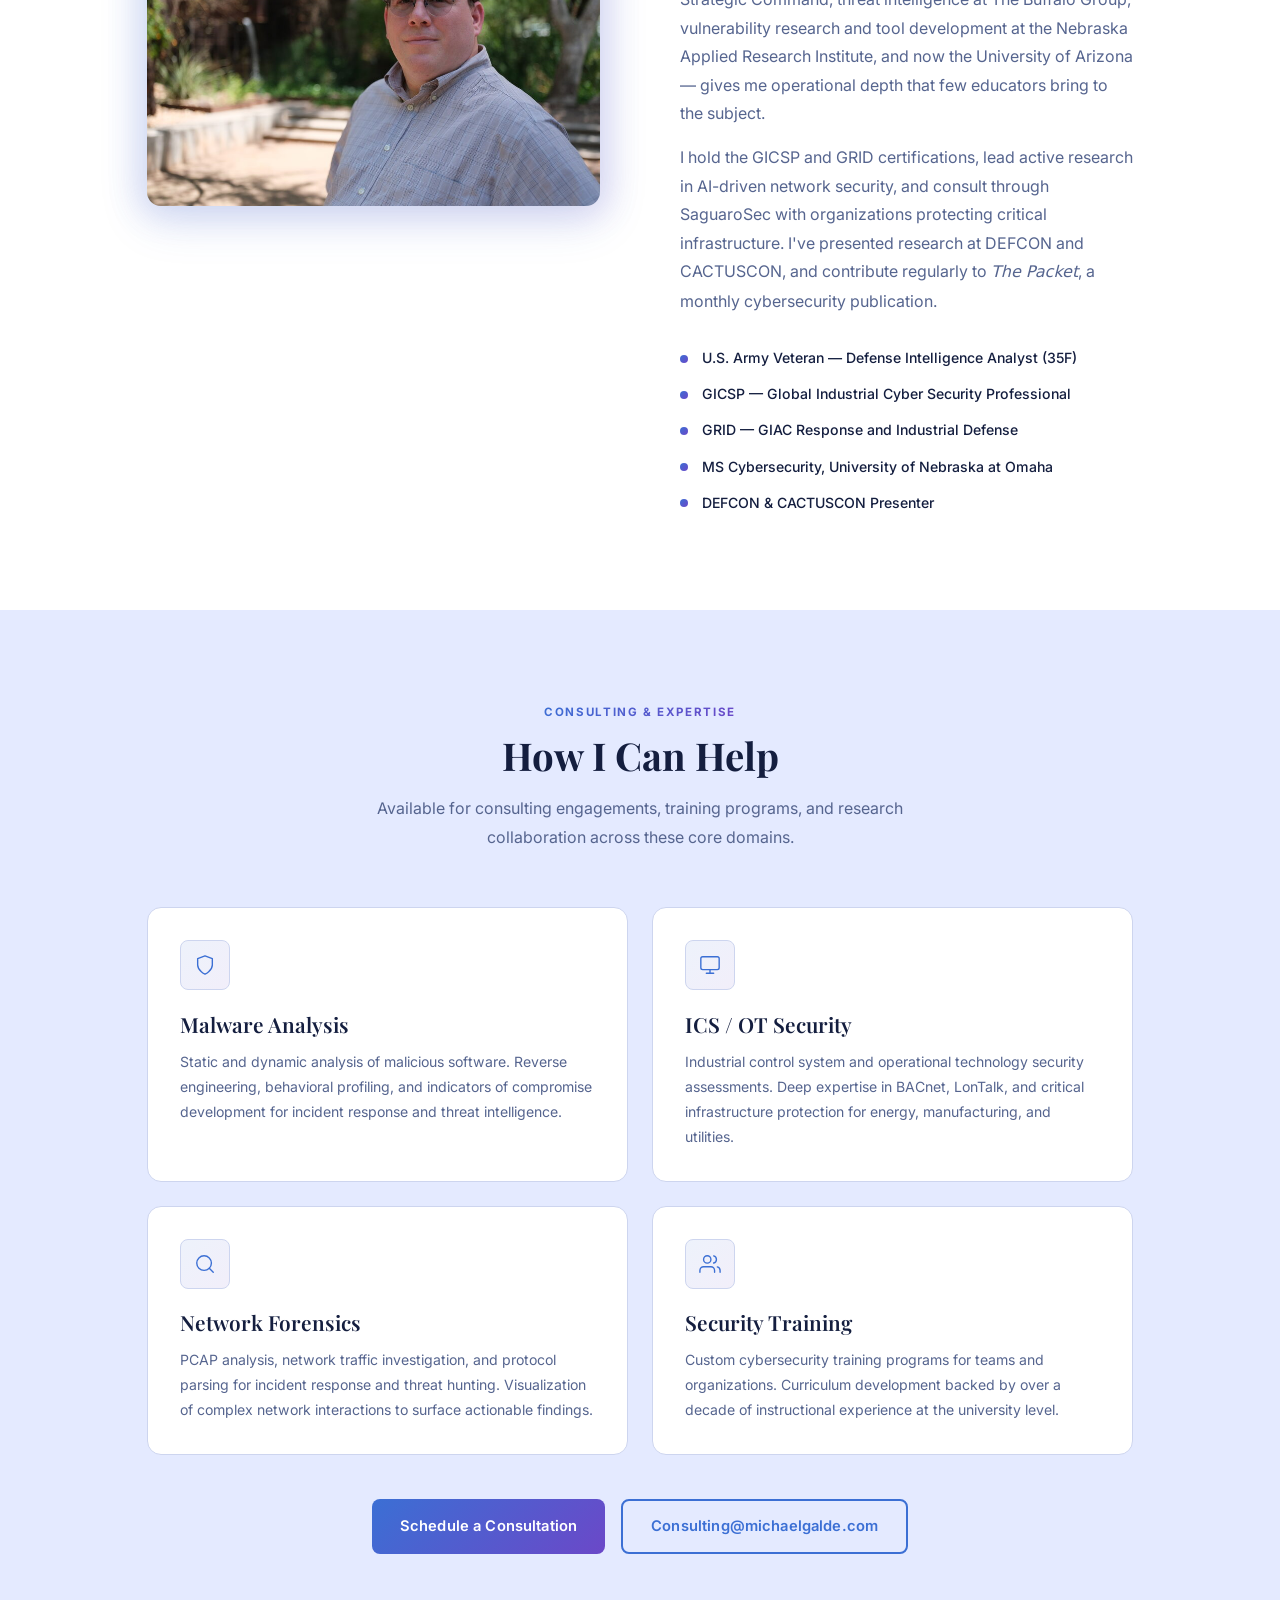
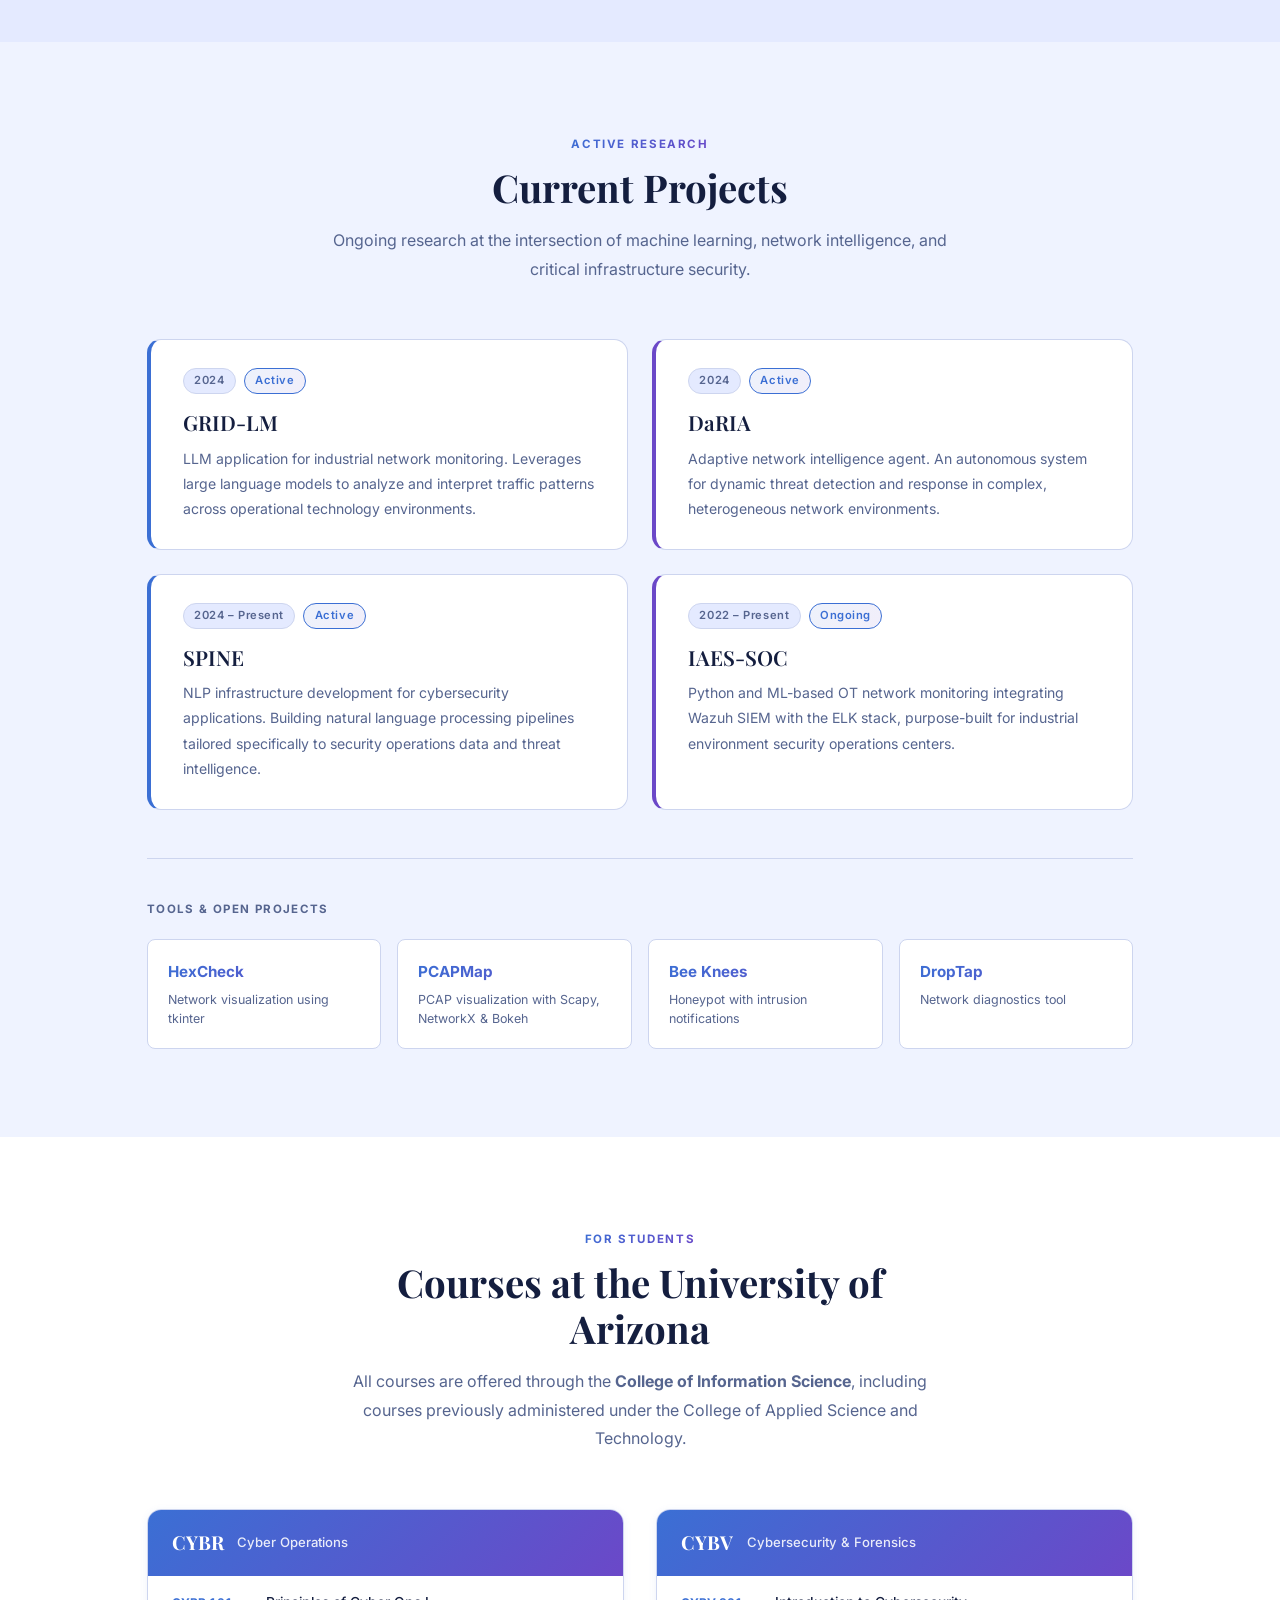
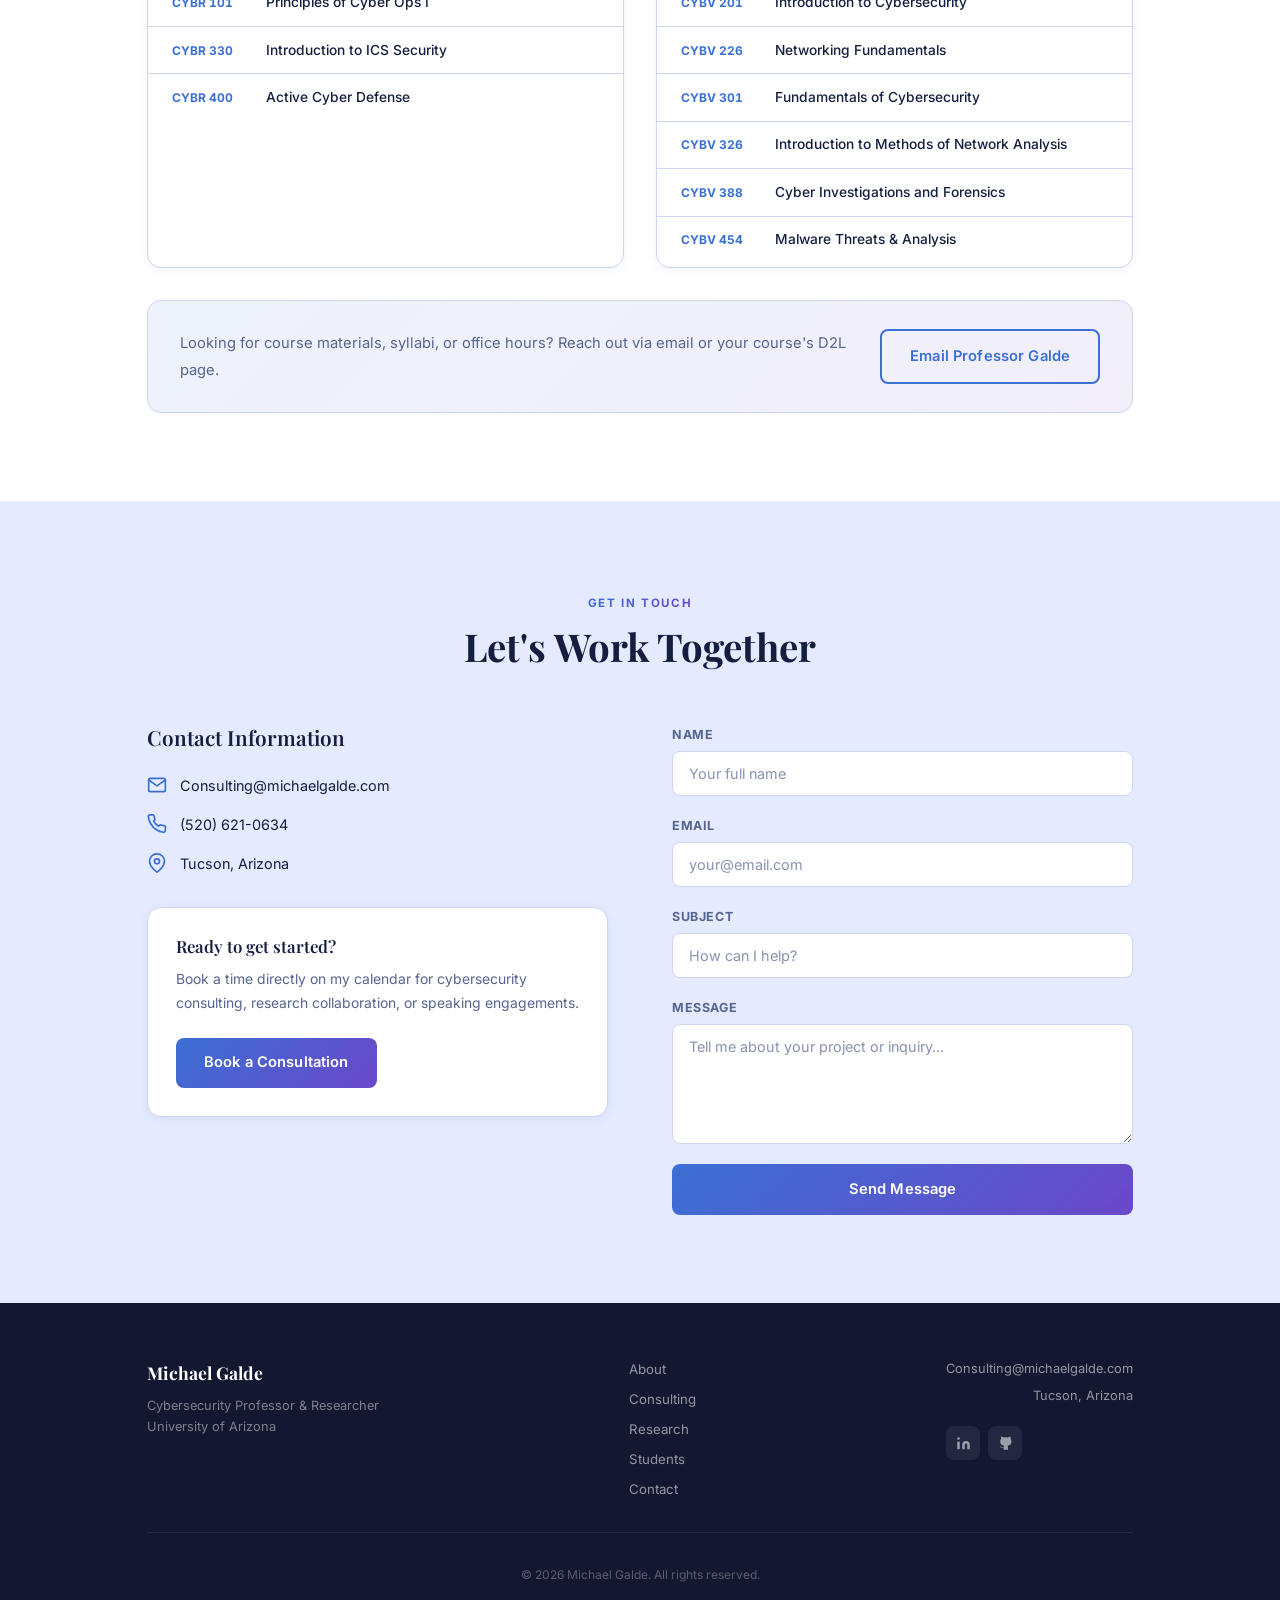
==== commit c2a47d67: "Add favicon, Open Graph tags, social links; rewrite About with full CV background - Favicon: all siz" ====
--- a/index.html
+++ b/index.html
@@ -3,8 +3,30 @@
 <head>
   <meta charset="UTF-8">
   <meta name="viewport" content="width=device-width, initial-scale=1.0">
-  <meta name="description" content="Professor Michael Galde — Cybersecurity faculty at the University of Arizona. Expert in malware analysis, ICS security, and network forensics. Available for consulting and research collaboration.">
+  <meta name="description" content="Assistant Professor at the University of Arizona and U.S. Army veteran. Cybersecurity expert specializing in ICS security, malware analysis, and network forensics. Available for consulting through SaguaroSec.">
   <title>Michael Galde | Cybersecurity Professor & Researcher</title>
+
+  <!-- Favicon -->
+  <link rel="icon" href="/favicon.ico" sizes="any">
+  <link rel="icon" href="/favicon.svg" type="image/svg+xml">
+  <link rel="apple-touch-icon" href="/favicon-180x180.png">
+
+  <!-- Open Graph -->
+  <meta property="og:type" content="website">
+  <meta property="og:url" content="https://michaelgalde.com/">
+  <meta property="og:title" content="Michael Galde | Cybersecurity Professor & Researcher">
+  <meta property="og:description" content="Assistant Professor at the University of Arizona and U.S. Army veteran. Cybersecurity expert specializing in ICS security, malware analysis, and network forensics. Available for consulting.">
+  <meta property="og:image" content="https://michaelgalde.com/images/hero-headshot.jpg">
+  <meta property="og:image:width" content="600">
+  <meta property="og:image:height" content="750">
+  <meta property="og:site_name" content="Michael Galde">
+
+  <!-- Twitter / X Card -->
+  <meta name="twitter:card" content="summary_large_image">
+  <meta name="twitter:title" content="Michael Galde | Cybersecurity Professor & Researcher">
+  <meta name="twitter:description" content="Assistant Professor at the University of Arizona and U.S. Army veteran. Specializing in ICS security, malware analysis, and network forensics.">
+  <meta name="twitter:image" content="https://michaelgalde.com/images/hero-headshot.jpg">
+
   <link rel="preconnect" href="https://fonts.googleapis.com">
   <link rel="preconnect" href="https://fonts.gstatic.com" crossorigin>
   <link href="https://fonts.googleapis.com/css2?family=Playfair+Display:ital,wght@0,400;0,600;0,700;1,400&family=Inter:wght@300;400;500;600;700&display=swap" rel="stylesheet">
@@ -24,6 +46,18 @@
           <li><a href="#students" class="nav-link">Students</a></li>
           <li><a href="#contact" class="nav-link nav-cta">Contact</a></li>
         </ul>
+        <div class="nav-social">
+          <a href="https://www.linkedin.com/in/mgalde/" target="_blank" rel="noopener" class="nav-social-link" aria-label="LinkedIn">
+            <svg xmlns="http://www.w3.org/2000/svg" viewBox="0 0 24 24" fill="currentColor">
+              <path d="M16 8a6 6 0 0 1 6 6v7h-4v-7a2 2 0 0 0-2-2 2 2 0 0 0-2 2v7h-4v-7a6 6 0 0 1 6-6z"/><rect x="2" y="9" width="4" height="12"/><circle cx="4" cy="4" r="2"/>
+            </svg>
+          </a>
+          <a href="https://github.com/mgalde" target="_blank" rel="noopener" class="nav-social-link" aria-label="GitHub">
+            <svg xmlns="http://www.w3.org/2000/svg" viewBox="0 0 24 24" fill="currentColor">
+              <path d="M9 19c-5 1.5-5-2.5-7-3m14 6v-3.87a3.37 3.37 0 0 0-.94-2.61c3.14-.35 6.44-1.54 6.44-7A5.44 5.44 0 0 0 20 4.77 5.07 5.07 0 0 0 19.91 1S18.73.65 16 2.48a13.38 13.38 0 0 0-7 0C6.27.65 5.09 1 5.09 1A5.07 5.07 0 0 0 5 4.77a5.44 5.44 0 0 0-1.5 3.78c0 5.42 3.3 6.61 6.44 7A3.37 3.37 0 0 0 9 18.13V22"/>
+            </svg>
+          </a>
+        </div>
         <button class="theme-toggle" id="themeToggle" aria-label="Toggle theme">
           <svg class="theme-icon icon-sun" xmlns="http://www.w3.org/2000/svg" viewBox="0 0 24 24" fill="none" stroke="currentColor" stroke-width="2" stroke-linecap="round" stroke-linejoin="round">
             <circle cx="12" cy="12" r="5"/>
@@ -92,8 +126,8 @@
           </div>
           <div class="stat-divider"></div>
           <div class="stat-item">
-            <span class="stat-num">Intel</span>
-            <span class="stat-label">Former Defense Intelligence Analyst</span>
+            <span class="stat-num">Army</span>
+            <span class="stat-label">U.S. Army Combat Veteran · Intelligence Analyst</span>
           </div>
           <div class="stat-divider"></div>
           <div class="stat-item">
@@ -115,22 +149,30 @@
           </div>
           <div class="col-text">
             <span class="section-label">About</span>
-            <h2 class="section-title">From the Intelligence Community to the Classroom</h2>
-            <p>With experience spanning defense intelligence, cybersecurity engineering, and higher education, I bring operational depth into every course and consulting engagement.</p>
-            <p>As faculty at the University of Arizona's College of Information Science, my work sits at the intersection of academic research and applied security — from malware analysis and reverse engineering to industrial control systems and network forensics.</p>
-            <p>My mission is straightforward: translate complex cybersecurity challenges into teachable, actionable insights that prepare students and organizations to defend what matters most.</p>
+            <h2 class="section-title">From Combat Deployments to the Classroom</h2>
+            <p>I'm an Assistant Professor of Practice at the University of Arizona and a U.S. Army veteran who began my career as a Defense Intelligence Analyst — completing multiple combat deployments before transitioning into civilian intelligence work, cybersecurity engineering, and academia.</p>
+            <p>That path — from Army intelligence to policy analysis at U.S. Strategic Command, threat intelligence at The Buffalo Group, vulnerability research and tool development at the Nebraska Applied Research Institute, and now the University of Arizona — gives me operational depth that few educators bring to the subject.</p>
+            <p>I hold the GICSP and GRID certifications, lead active research in AI-driven network security, and consult through SaguaroSec with organizations protecting critical infrastructure. I've presented research at DEFCON and CACTUSCON, and contribute regularly to <em>The Packet</em>, a monthly cybersecurity publication.</p>
             <div class="credential-list">
               <div class="credential-item">
                 <div class="credential-dot"></div>
-                <span>University of Arizona — College of Information Science</span>
+                <span>U.S. Army Veteran — Defense Intelligence Analyst (35F)</span>
               </div>
               <div class="credential-item">
                 <div class="credential-dot"></div>
-                <span>Former Defense Intelligence Analyst</span>
+                <span>GICSP — Global Industrial Cyber Security Professional</span>
               </div>
               <div class="credential-item">
                 <div class="credential-dot"></div>
-                <span>Tucson, Arizona</span>
+                <span>GRID — GIAC Response and Industrial Defense</span>
+              </div>
+              <div class="credential-item">
+                <div class="credential-dot"></div>
+                <span>MS Cybersecurity, University of Nebraska at Omaha</span>
+              </div>
+              <div class="credential-item">
+                <div class="credential-dot"></div>
+                <span>DEFCON &amp; CACTUSCON Presenter</span>
               </div>
             </div>
           </div>
@@ -412,6 +454,18 @@
         <div class="footer-contact">
           <a href="mailto:Consulting@michaelgalde.com">Consulting@michaelgalde.com</a>
           <span>Tucson, Arizona</span>
+          <div class="footer-social">
+            <a href="https://www.linkedin.com/in/mgalde/" target="_blank" rel="noopener" aria-label="LinkedIn">
+              <svg xmlns="http://www.w3.org/2000/svg" viewBox="0 0 24 24" fill="currentColor">
+                <path d="M16 8a6 6 0 0 1 6 6v7h-4v-7a2 2 0 0 0-2-2 2 2 0 0 0-2 2v7h-4v-7a6 6 0 0 1 6-6z"/><rect x="2" y="9" width="4" height="12"/><circle cx="4" cy="4" r="2"/>
+              </svg>
+            </a>
+            <a href="https://github.com/mgalde" target="_blank" rel="noopener" aria-label="GitHub">
+              <svg xmlns="http://www.w3.org/2000/svg" viewBox="0 0 24 24" fill="currentColor">
+                <path d="M9 19c-5 1.5-5-2.5-7-3m14 6v-3.87a3.37 3.37 0 0 0-.94-2.61c3.14-.35 6.44-1.54 6.44-7A5.44 5.44 0 0 0 20 4.77 5.07 5.07 0 0 0 19.91 1S18.73.65 16 2.48a13.38 13.38 0 0 0-7 0C6.27.65 5.09 1 5.09 1A5.07 5.07 0 0 0 5 4.77a5.44 5.44 0 0 0-1.5 3.78c0 5.42 3.3 6.61 6.44 7A3.37 3.37 0 0 0 9 18.13V22"/>
+              </svg>
+            </a>
+          </div>
         </div>
       </div>
       <div class="footer-bottom">
--- a/css/style.css
+++ b/css/style.css
@@ -236,6 +236,22 @@
 }
 .nav-cta:hover { opacity: 0.88; background: var(--gradient) !important; }
 
+/* Nav Social Links */
+.nav-social {
+  display: flex;
+  align-items: center;
+  gap: 0.1rem;
+}
+.nav-social-link {
+  width: 36px; height: 36px;
+  display: flex; align-items: center; justify-content: center;
+  border-radius: var(--radius-sm);
+  color: var(--text-muted);
+  transition: color var(--t), background var(--t);
+}
+.nav-social-link:hover { color: var(--accent-1); background: var(--bg-surface-2); }
+.nav-social-link svg { width: 16px; height: 16px; }
+
 /* Theme Toggle */
 .theme-toggle {
   width: 38px; height: 38px;
@@ -814,6 +830,22 @@
 }
 .footer-contact a:hover { color: #fff; }
 
+.footer-social {
+  display: flex;
+  gap: 0.5rem;
+  margin-top: 0.75rem;
+}
+.footer-social a {
+  width: 34px; height: 34px;
+  display: flex; align-items: center; justify-content: center;
+  border-radius: var(--radius-sm);
+  background: rgba(255,255,255,0.07);
+  color: rgba(255,255,255,0.55);
+  transition: background var(--t), color var(--t);
+}
+.footer-social a:hover { background: var(--gradient); color: #fff; }
+.footer-social svg { width: 15px; height: 15px; }
+
 .footer-bottom { text-align: center; }
 .footer-bottom span { font-size: 0.75rem; color: rgba(255, 255, 255, 0.3); }
 
@@ -827,6 +859,7 @@
 
 @media (max-width: 768px) {
   /* Mobile Nav */
+  .nav-social { display: none; }
   .nav-links {
     display: none;
     position: absolute;
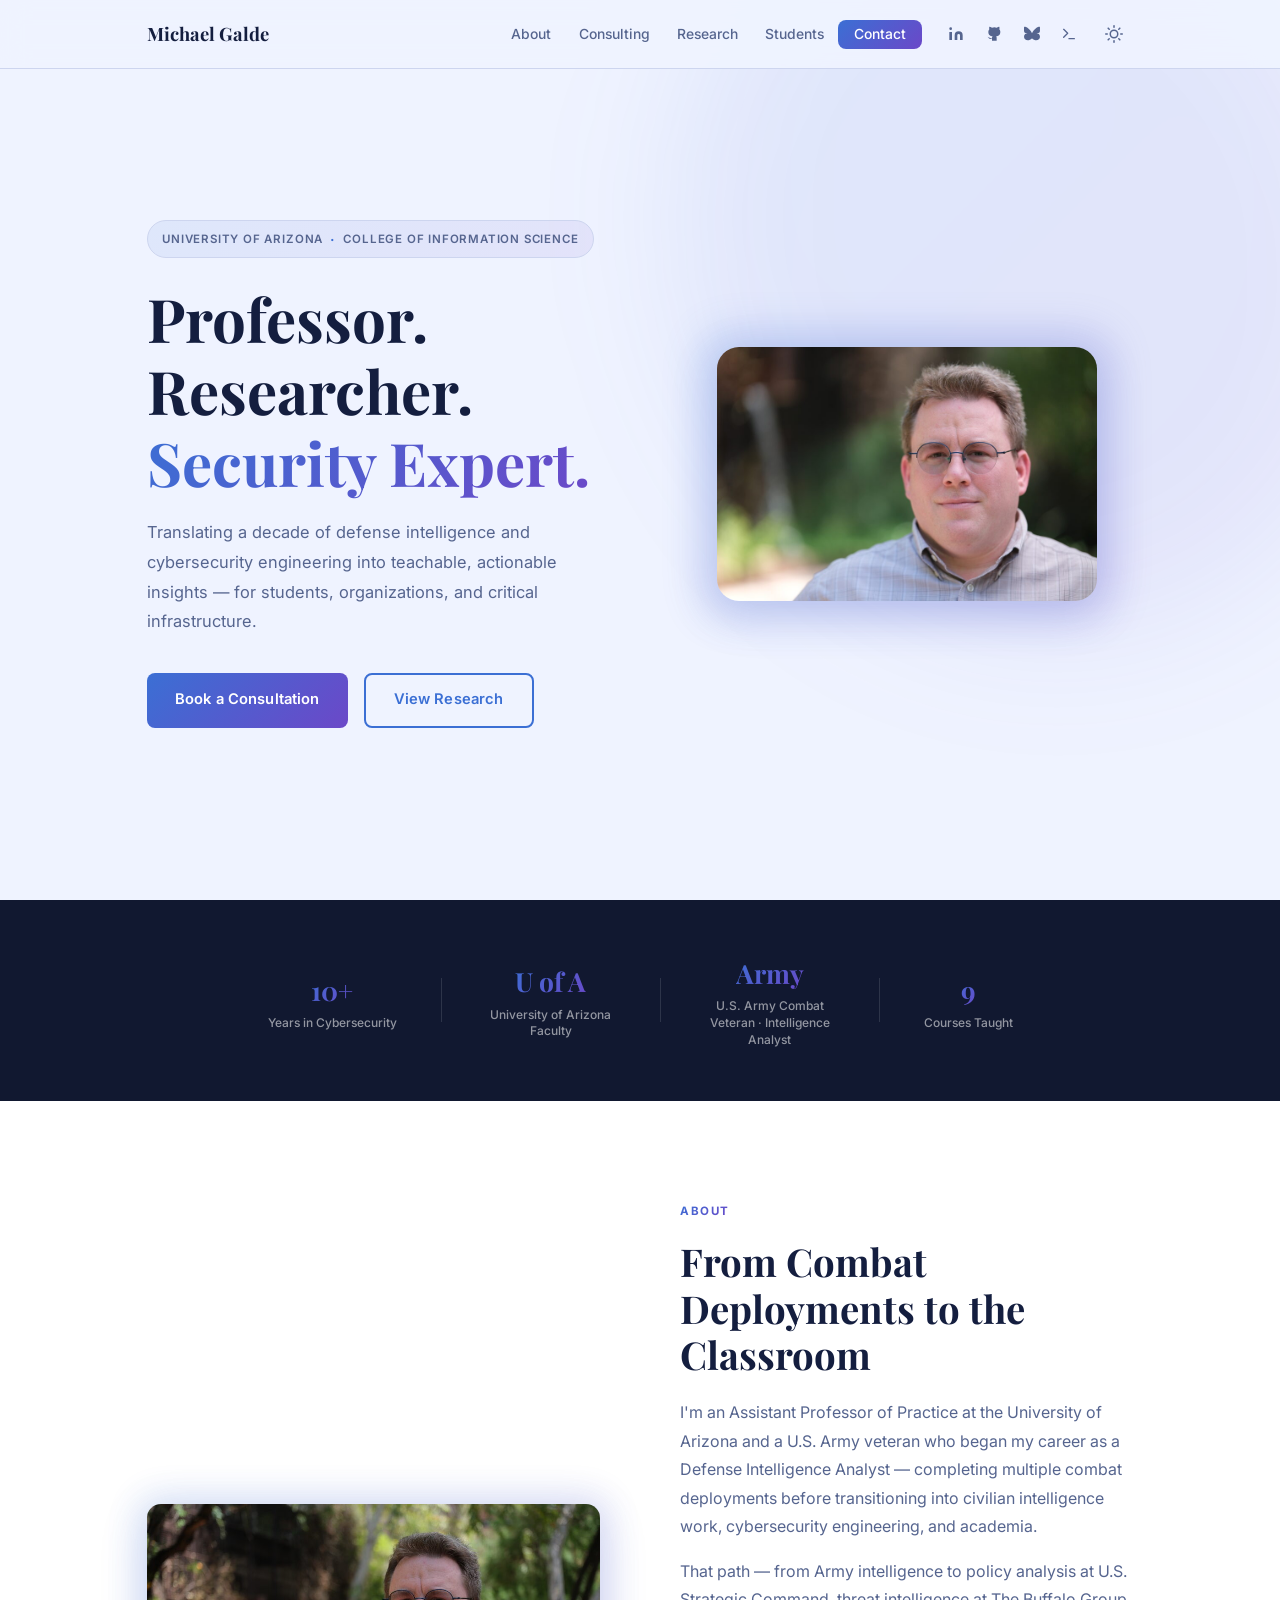
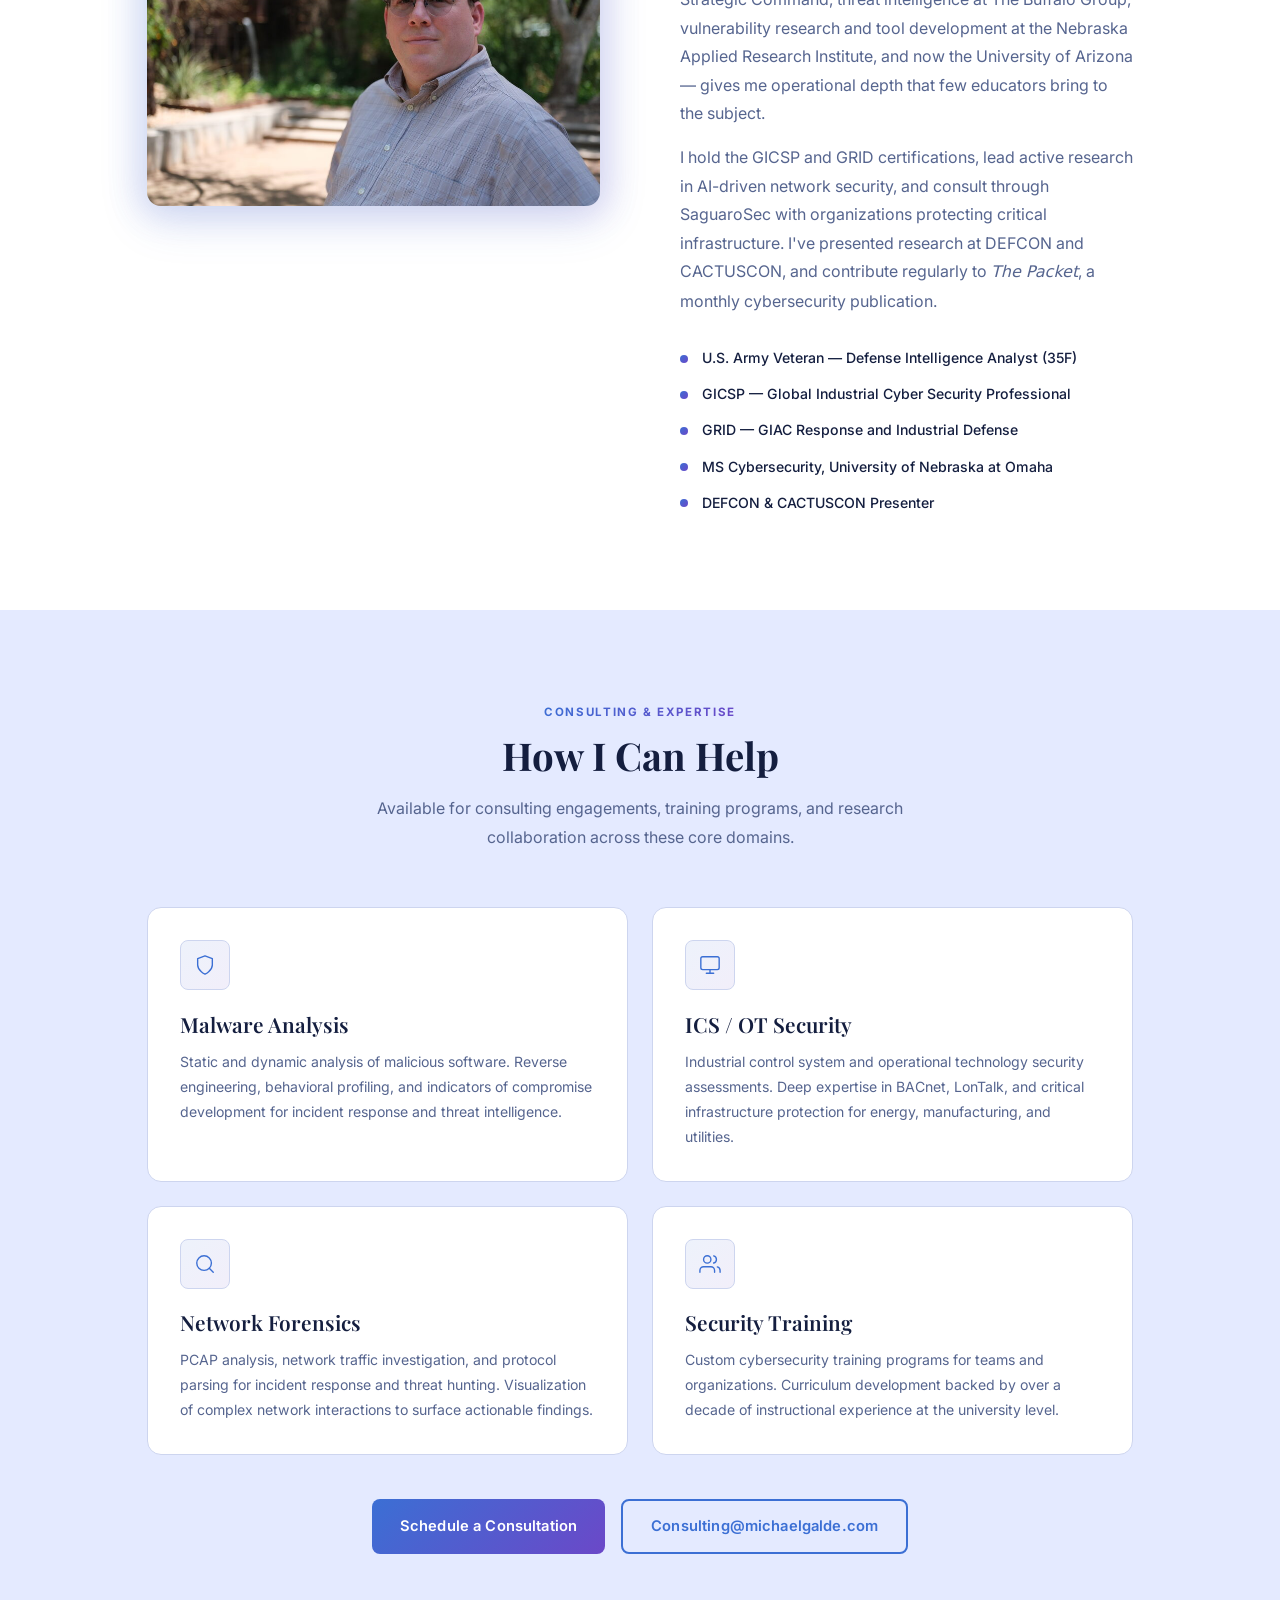
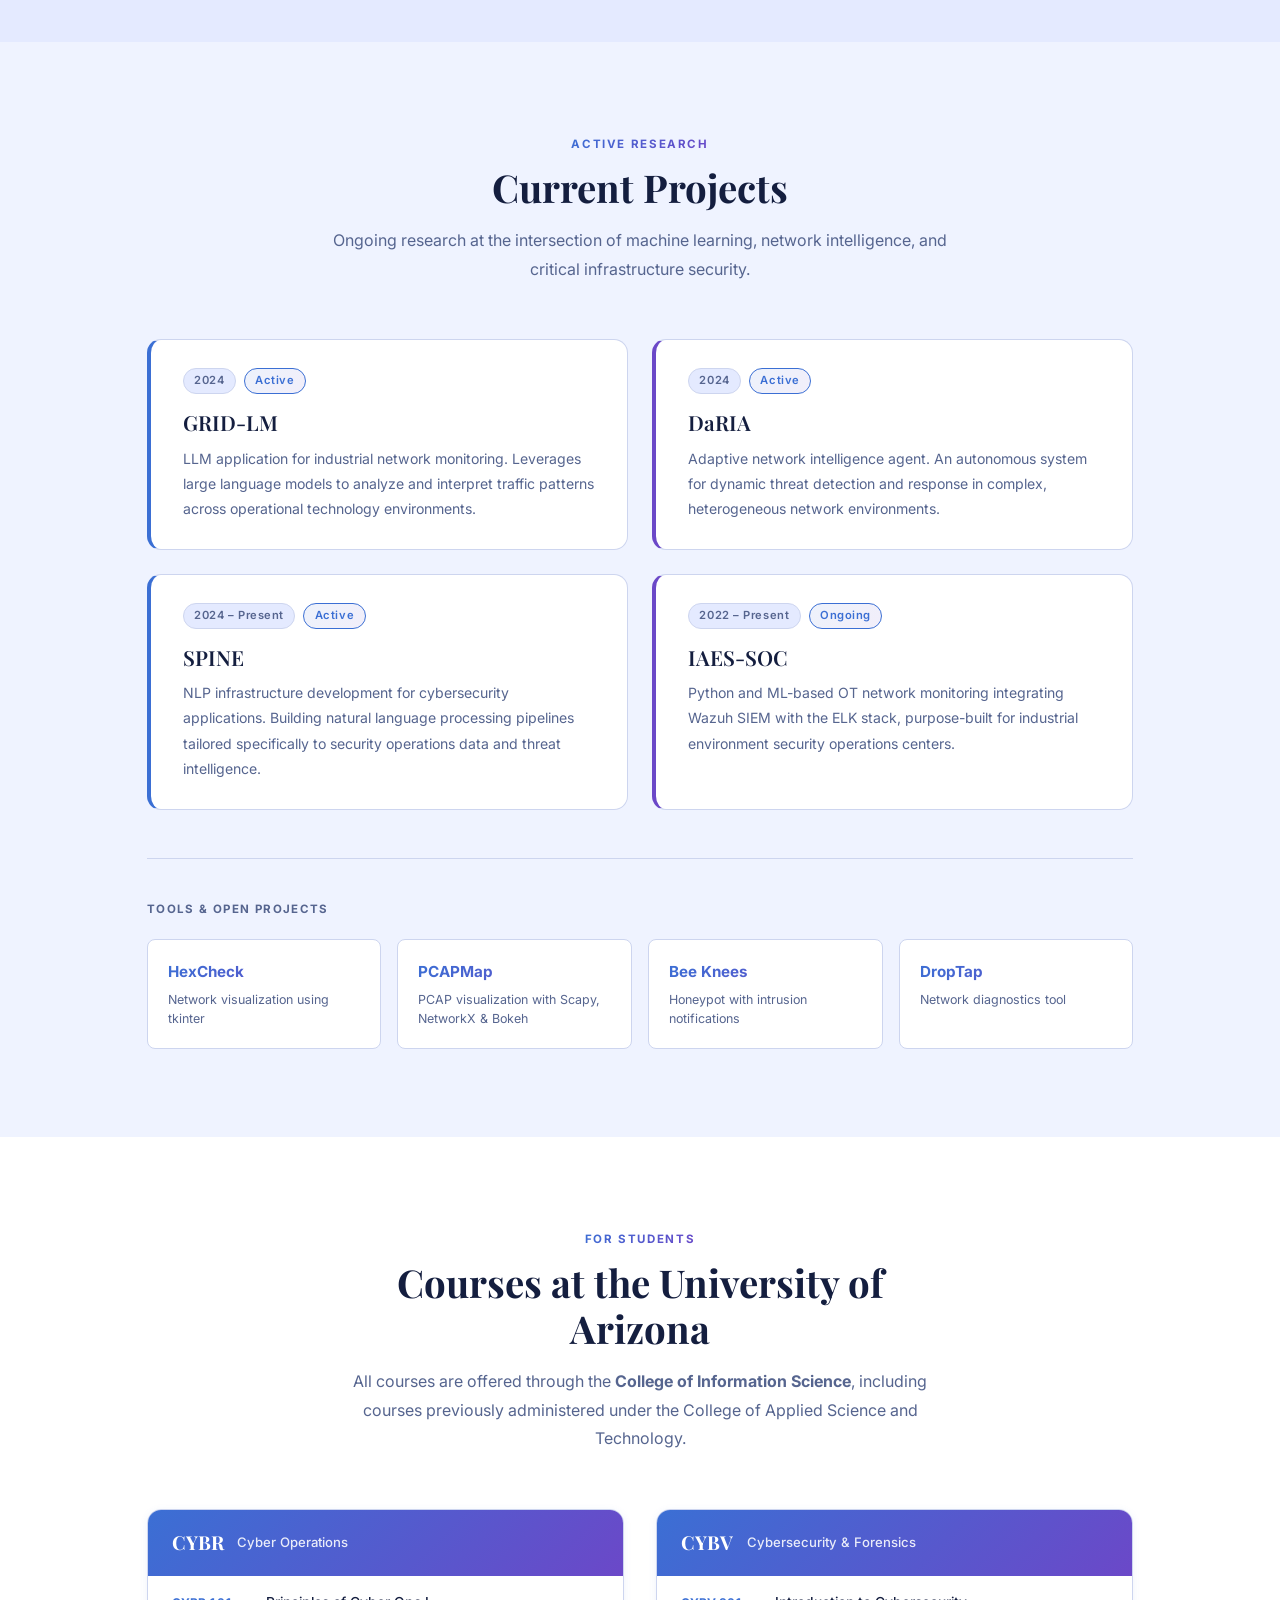
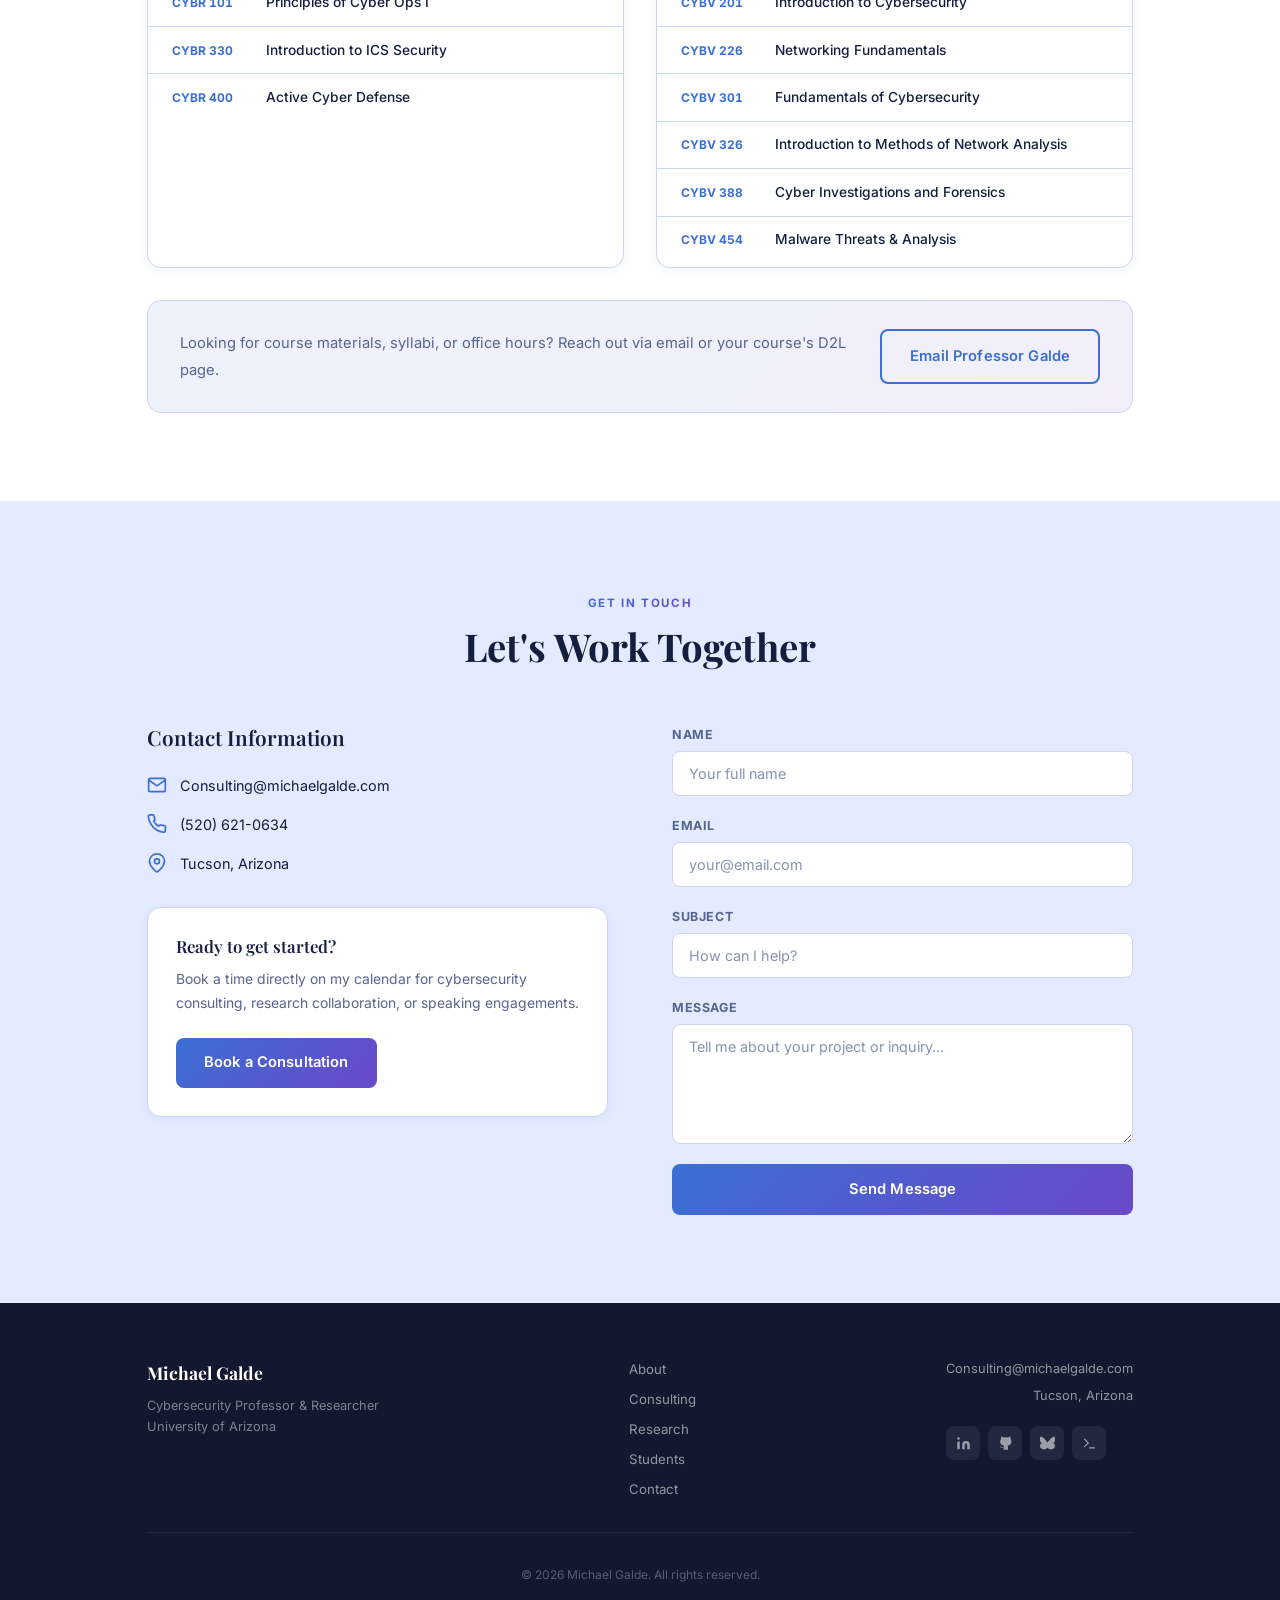
==== commit 5023734e: "Add Bluesky and apt-get-sudo.com social links to nav and footer" ====
--- a/index.html
+++ b/index.html
@@ -57,6 +57,16 @@
               <path d="M9 19c-5 1.5-5-2.5-7-3m14 6v-3.87a3.37 3.37 0 0 0-.94-2.61c3.14-.35 6.44-1.54 6.44-7A5.44 5.44 0 0 0 20 4.77 5.07 5.07 0 0 0 19.91 1S18.73.65 16 2.48a13.38 13.38 0 0 0-7 0C6.27.65 5.09 1 5.09 1A5.07 5.07 0 0 0 5 4.77a5.44 5.44 0 0 0-1.5 3.78c0 5.42 3.3 6.61 6.44 7A3.37 3.37 0 0 0 9 18.13V22"/>
             </svg>
           </a>
+          <a href="https://bsky.app/profile/michaelgalde.com" target="_blank" rel="noopener" class="nav-social-link" aria-label="Bluesky">
+            <svg xmlns="http://www.w3.org/2000/svg" viewBox="0 0 24 24" fill="currentColor">
+              <path d="M12 10.8c-1.087-2.114-4.046-6.053-6.798-7.995C2.566.944 1.318.977.5 1.295.279 1.378 0 1.566 0 2.474c0 .893.032 3.723.044 4.555.054 3.514 2.516 3.793 5.21 3.562C2.612 11.161.036 12.4.036 16.184c0 3.457 3.118 5.816 6.957 5.186C10.037 20.8 11.547 19.427 12 18.5c.453.927 1.963 2.3 5.007 2.87 3.839.63 6.957-1.729 6.957-5.186 0-3.784-2.576-5.023-5.218-5.593 2.694.231 5.156-.048 5.21-3.562.012-.832.044-3.662.044-4.555 0-.908-.279-1.096-.5-1.179-.818-.318-2.066-.351-4.702 1.51C16.046 4.747 13.087 8.686 12 10.8Z"/>
+            </svg>
+          </a>
+          <a href="https://apt-get-sudo.com" target="_blank" rel="noopener" class="nav-social-link" aria-label="Technical Portfolio">
+            <svg xmlns="http://www.w3.org/2000/svg" viewBox="0 0 24 24" fill="none" stroke="currentColor" stroke-width="2" stroke-linecap="round" stroke-linejoin="round">
+              <polyline points="4 17 10 11 4 5"/><line x1="12" y1="19" x2="20" y2="19"/>
+            </svg>
+          </a>
         </div>
         <button class="theme-toggle" id="themeToggle" aria-label="Toggle theme">
           <svg class="theme-icon icon-sun" xmlns="http://www.w3.org/2000/svg" viewBox="0 0 24 24" fill="none" stroke="currentColor" stroke-width="2" stroke-linecap="round" stroke-linejoin="round">
@@ -465,6 +475,16 @@
                 <path d="M9 19c-5 1.5-5-2.5-7-3m14 6v-3.87a3.37 3.37 0 0 0-.94-2.61c3.14-.35 6.44-1.54 6.44-7A5.44 5.44 0 0 0 20 4.77 5.07 5.07 0 0 0 19.91 1S18.73.65 16 2.48a13.38 13.38 0 0 0-7 0C6.27.65 5.09 1 5.09 1A5.07 5.07 0 0 0 5 4.77a5.44 5.44 0 0 0-1.5 3.78c0 5.42 3.3 6.61 6.44 7A3.37 3.37 0 0 0 9 18.13V22"/>
               </svg>
             </a>
+            <a href="https://bsky.app/profile/michaelgalde.com" target="_blank" rel="noopener" aria-label="Bluesky">
+              <svg xmlns="http://www.w3.org/2000/svg" viewBox="0 0 24 24" fill="currentColor">
+                <path d="M12 10.8c-1.087-2.114-4.046-6.053-6.798-7.995C2.566.944 1.318.977.5 1.295.279 1.378 0 1.566 0 2.474c0 .893.032 3.723.044 4.555.054 3.514 2.516 3.793 5.21 3.562C2.612 11.161.036 12.4.036 16.184c0 3.457 3.118 5.816 6.957 5.186C10.037 20.8 11.547 19.427 12 18.5c.453.927 1.963 2.3 5.007 2.87 3.839.63 6.957-1.729 6.957-5.186 0-3.784-2.576-5.023-5.218-5.593 2.694.231 5.156-.048 5.21-3.562.012-.832.044-3.662.044-4.555 0-.908-.279-1.096-.5-1.179-.818-.318-2.066-.351-4.702 1.51C16.046 4.747 13.087 8.686 12 10.8Z"/>
+              </svg>
+            </a>
+            <a href="https://apt-get-sudo.com" target="_blank" rel="noopener" aria-label="Technical Portfolio">
+              <svg xmlns="http://www.w3.org/2000/svg" viewBox="0 0 24 24" fill="none" stroke="currentColor" stroke-width="2" stroke-linecap="round" stroke-linejoin="round">
+                <polyline points="4 17 10 11 4 5"/><line x1="12" y1="19" x2="20" y2="19"/>
+              </svg>
+            </a>
           </div>
         </div>
       </div>
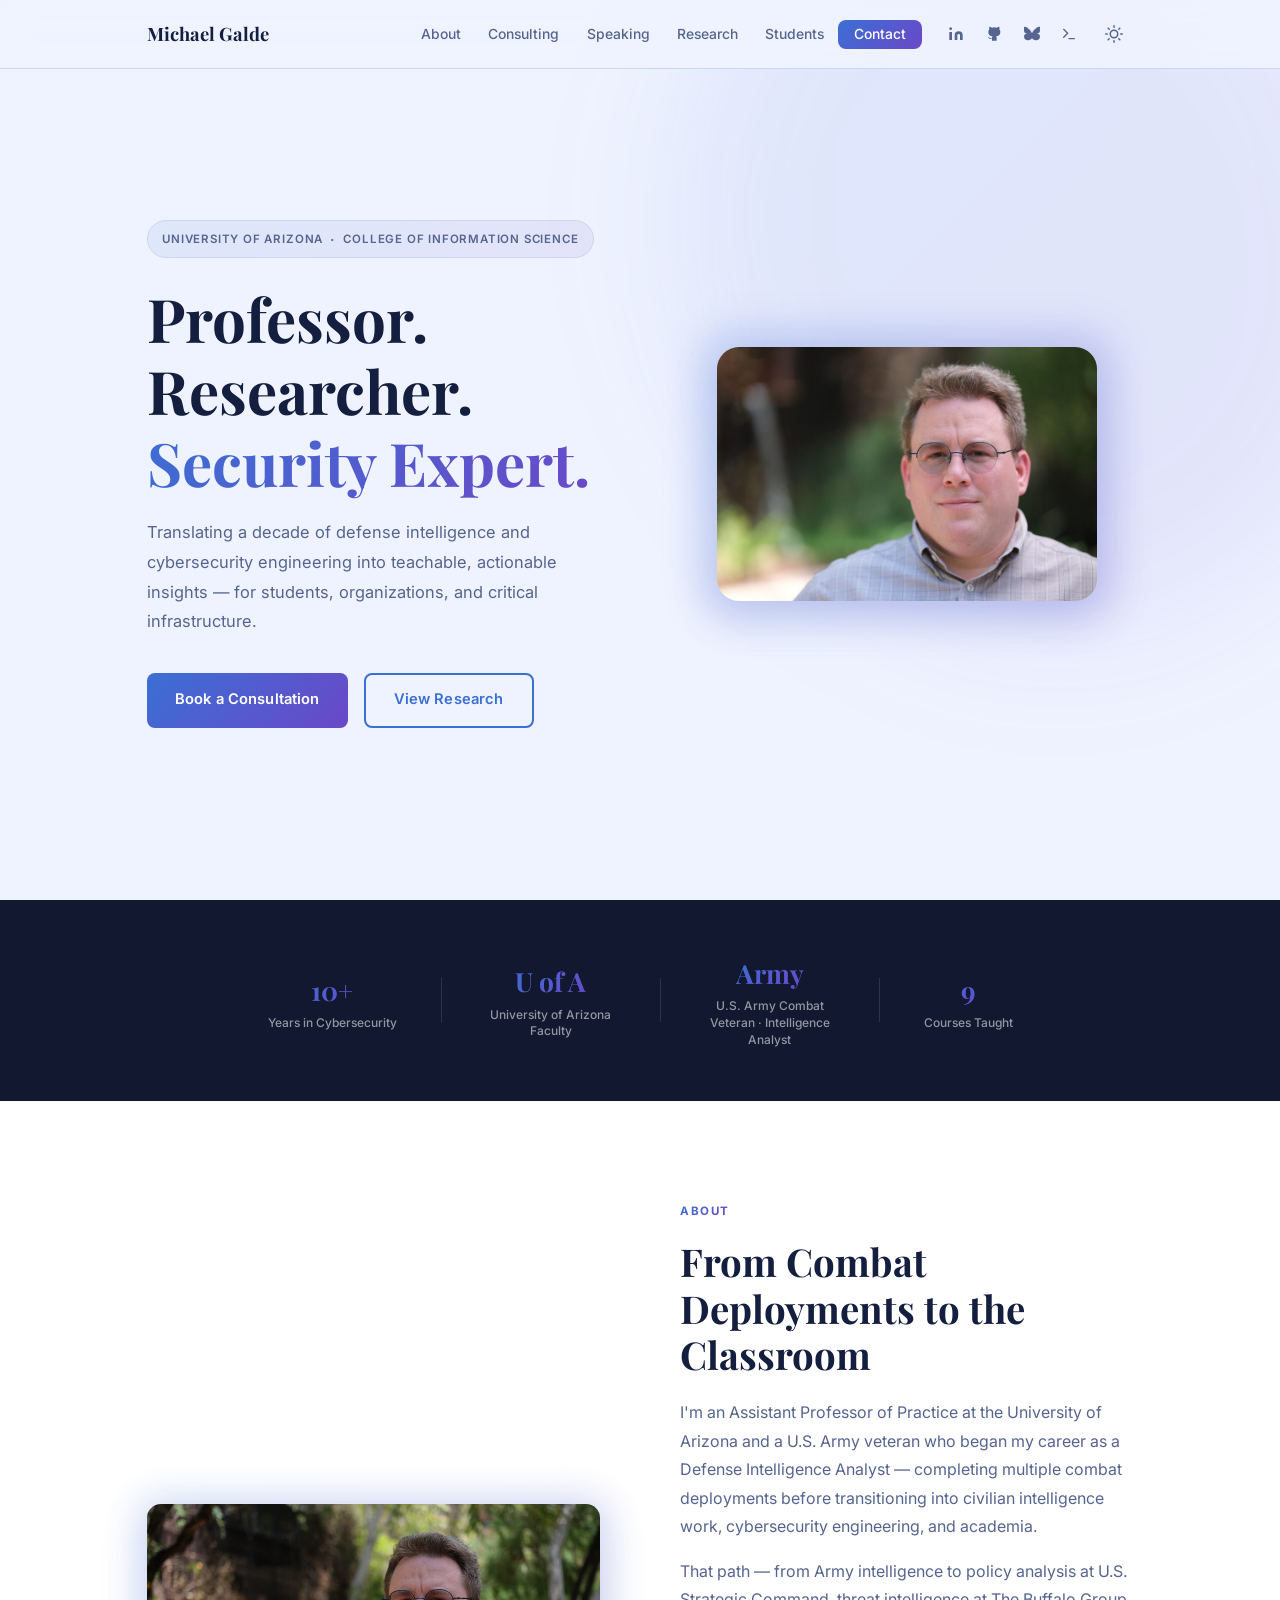
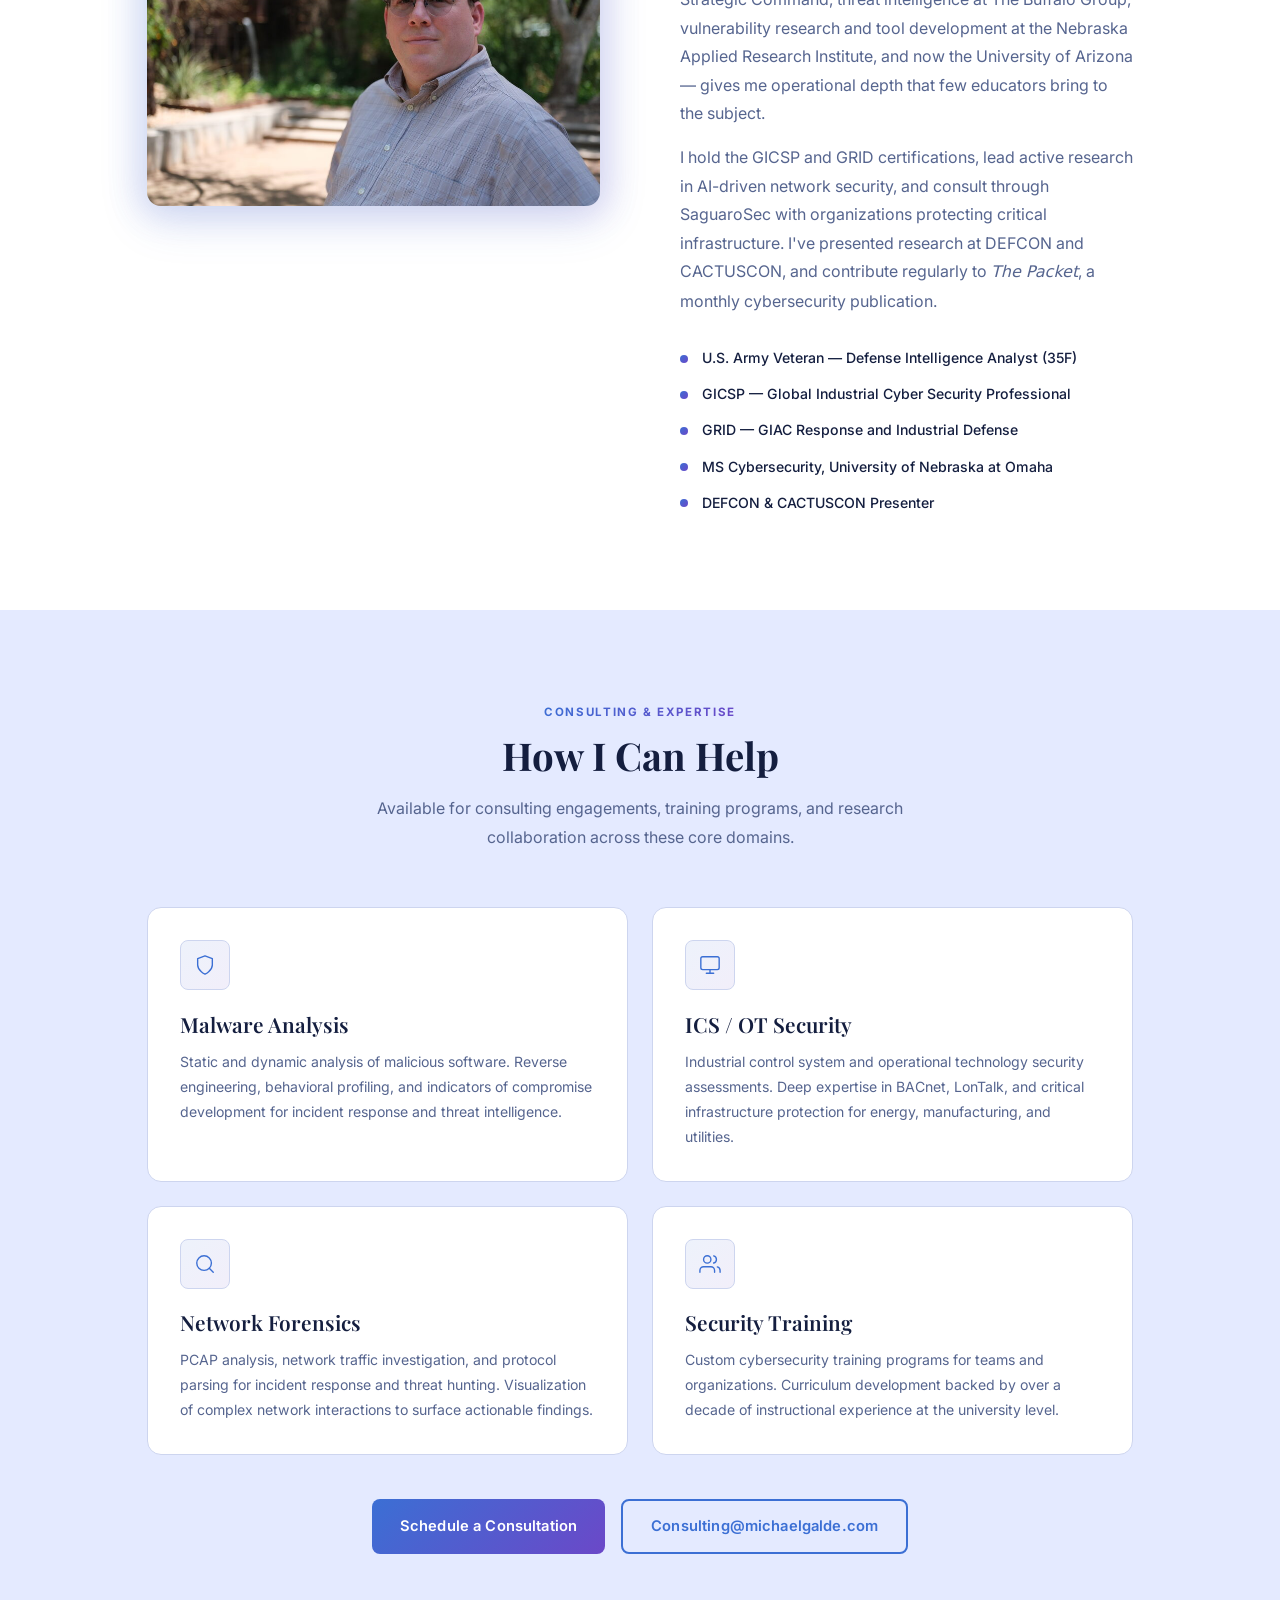
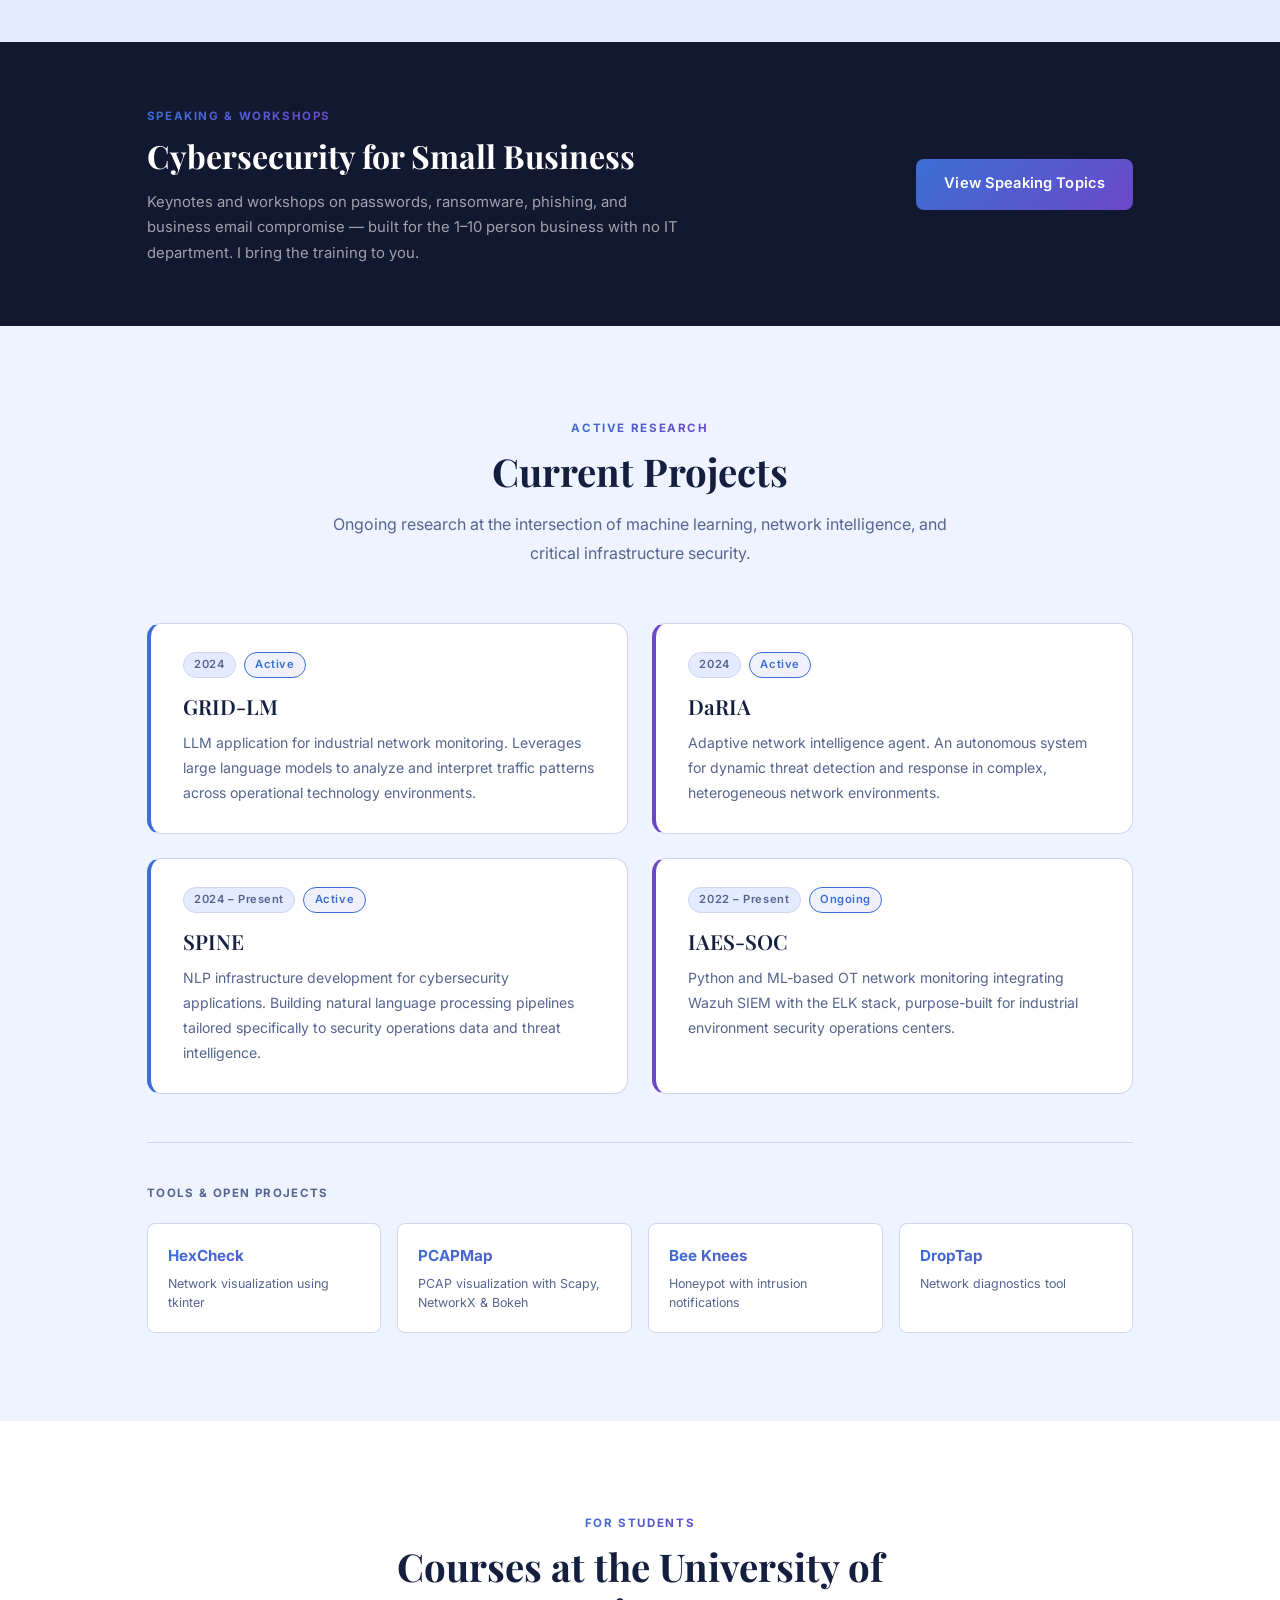
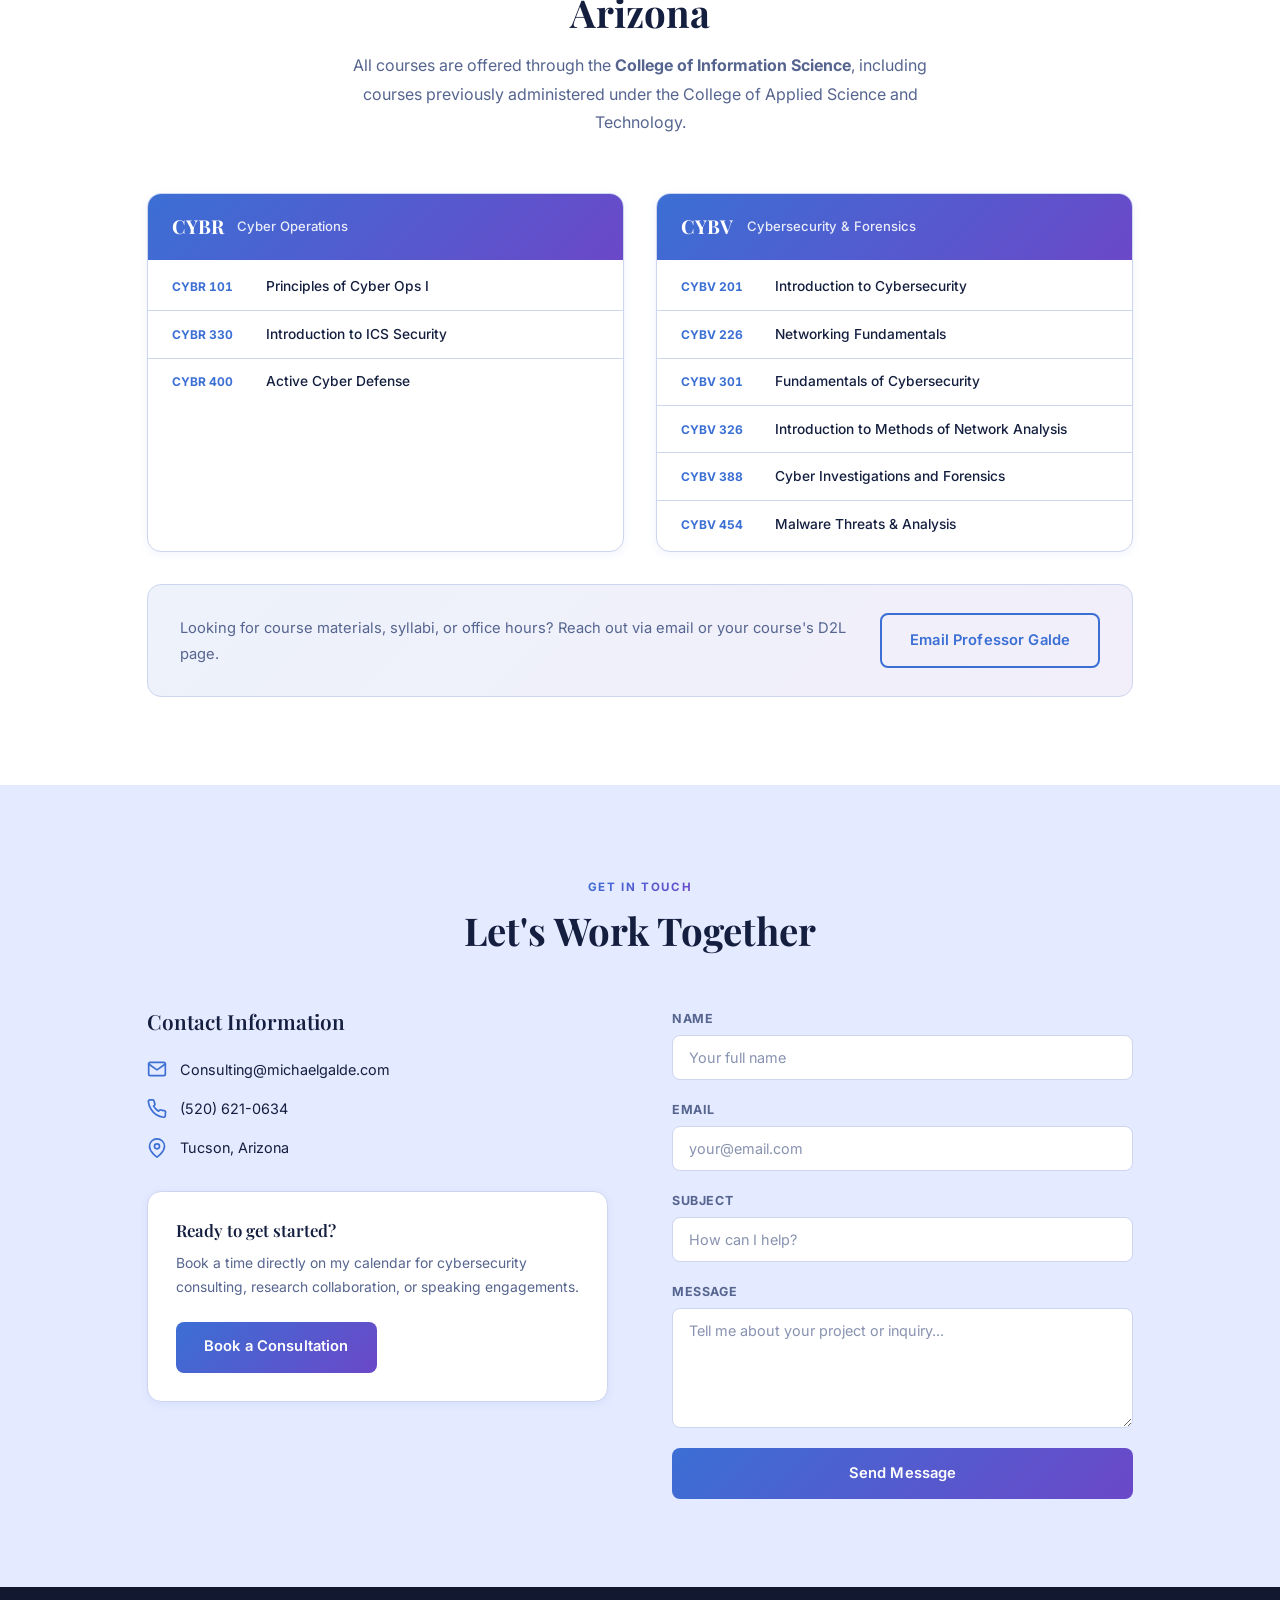
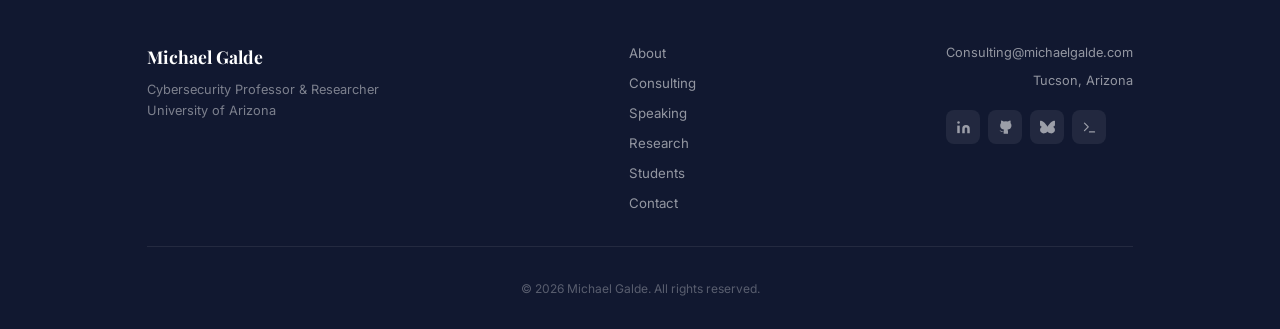
==== commit 5fb30eac: "Add speaking page for small business cybersecurity outreach New speaking.html covers five core topic" ====
--- a/index.html
+++ b/index.html
@@ -42,6 +42,7 @@
         <ul class="nav-links" id="navLinks">
           <li><a href="#about" class="nav-link">About</a></li>
           <li><a href="#consulting" class="nav-link">Consulting</a></li>
+          <li><a href="speaking.html" class="nav-link">Speaking</a></li>
           <li><a href="#research" class="nav-link">Research</a></li>
           <li><a href="#students" class="nav-link">Students</a></li>
           <li><a href="#contact" class="nav-link nav-cta">Contact</a></li>
@@ -244,6 +245,20 @@
       </div>
     </section>
 
+    <!-- ═══════════════════════ SPEAKING TEASER ═══════════════════════ -->
+    <div class="speaking-teaser">
+      <div class="container">
+        <div class="speaking-teaser-inner">
+          <div class="speaking-teaser-text">
+            <span class="speaking-teaser-eyebrow">Speaking &amp; Workshops</span>
+            <h2 class="speaking-teaser-heading">Cybersecurity for Small Business</h2>
+            <p>Keynotes and workshops on passwords, ransomware, phishing, and business email compromise — built for the 1–10 person business with no IT department. I bring the training to you.</p>
+          </div>
+          <a href="speaking.html" class="btn btn-primary">View Speaking Topics</a>
+        </div>
+      </div>
+    </div>
+
     <!-- ═══════════════════════ RESEARCH ═══════════════════════ -->
     <section class="section research" id="research">
       <div class="container">
@@ -457,6 +472,7 @@
         <nav class="footer-nav">
           <a href="#about">About</a>
           <a href="#consulting">Consulting</a>
+          <a href="speaking.html">Speaking</a>
           <a href="#research">Research</a>
           <a href="#students">Students</a>
           <a href="#contact">Contact</a>
--- a/css/style.css
+++ b/css/style.css
@@ -849,12 +849,252 @@
 .footer-bottom { text-align: center; }
 .footer-bottom span { font-size: 0.75rem; color: rgba(255, 255, 255, 0.3); }
 
+/* ── SPEAKING TEASER (index.html) ──────────────────────────── */
+.speaking-teaser {
+  background: var(--bg-strip);
+  padding: 3.75rem 0;
+}
+.speaking-teaser-inner {
+  display: flex;
+  align-items: center;
+  justify-content: space-between;
+  gap: 2.5rem;
+  flex-wrap: wrap;
+}
+.speaking-teaser-text { flex: 1; min-width: 260px; }
+.speaking-teaser-eyebrow {
+  display: inline-block;
+  font-size: 0.72rem;
+  font-weight: 700;
+  letter-spacing: 0.14em;
+  text-transform: uppercase;
+  background: var(--gradient);
+  -webkit-background-clip: text;
+  -webkit-text-fill-color: transparent;
+  background-clip: text;
+  margin-bottom: 0.65rem;
+}
+.speaking-teaser-heading {
+  font-family: 'Playfair Display', serif;
+  font-size: clamp(1.5rem, 2.8vw, 2rem);
+  font-weight: 700;
+  color: #fff;
+  margin-bottom: 0.85rem;
+  line-height: 1.25;
+}
+.speaking-teaser p {
+  color: rgba(255, 255, 255, 0.6);
+  font-size: 0.93rem;
+  line-height: 1.72;
+  max-width: 540px;
+}
+
+/* ── NAV ACTIVE (speaking.html) ────────────────────────────── */
+.nav-link-current {
+  color: var(--accent-1) !important;
+  background: var(--gradient-subtle);
+}
+
+/* ── SPEAKING AUDIENCE SECTION ─────────────────────────────── */
+.speaking-audience { background: var(--bg-surface); }
+
+.audience-grid {
+  display: grid;
+  grid-template-columns: repeat(3, 1fr);
+  gap: 1.5rem;
+}
+.audience-card {
+  background: var(--card-bg);
+  border: 1px solid var(--border);
+  border-radius: var(--radius);
+  padding: 2rem;
+  transition: transform var(--t), box-shadow var(--t), border-color var(--t);
+}
+.audience-card:hover {
+  transform: translateY(-5px);
+  box-shadow: var(--shadow-lg);
+  border-color: var(--accent-1);
+}
+.audience-icon {
+  width: 50px; height: 50px;
+  display: flex; align-items: center; justify-content: center;
+  border-radius: var(--radius-sm);
+  background: var(--gradient-subtle);
+  border: 1px solid var(--border);
+  margin-bottom: 1.35rem;
+  transition: background var(--t);
+}
+.audience-card:hover .audience-icon { background: var(--gradient); }
+.audience-icon svg {
+  width: 22px; height: 22px;
+  stroke: var(--accent-1);
+  transition: stroke var(--t);
+}
+.audience-card:hover .audience-icon svg { stroke: #fff; }
+.audience-card h3 { margin-bottom: 0.75rem; }
+.audience-card p { font-size: 0.88rem; }
+
+/* ── TOPICS SECTION ────────────────────────────────────────── */
+.topics { background: var(--bg-surface-2); }
+
+.topics-grid {
+  display: grid;
+  grid-template-columns: repeat(3, 1fr);
+  gap: 1.5rem;
+}
+.topic-card {
+  background: var(--card-bg);
+  border: 1px solid var(--border);
+  border-radius: var(--radius);
+  padding: 2rem;
+  display: flex;
+  flex-direction: column;
+  transition: transform var(--t), box-shadow var(--t), border-color var(--t);
+}
+.topic-card:hover {
+  transform: translateY(-5px);
+  box-shadow: var(--shadow-lg);
+  border-color: var(--accent-1);
+}
+.topic-card-icon {
+  width: 50px; height: 50px;
+  display: flex; align-items: center; justify-content: center;
+  border-radius: var(--radius-sm);
+  background: var(--gradient-subtle);
+  border: 1px solid var(--border);
+  margin-bottom: 1.35rem;
+  flex-shrink: 0;
+  transition: background var(--t);
+}
+.topic-card:hover .topic-card-icon { background: var(--gradient); }
+.topic-card-icon svg {
+  width: 22px; height: 22px;
+  stroke: var(--accent-1);
+  transition: stroke var(--t);
+}
+.topic-card:hover .topic-card-icon svg { stroke: #fff; }
+.topic-card h3 { margin-bottom: 0.65rem; }
+.topic-card p { font-size: 0.88rem; margin-bottom: 1.1rem; flex: 1; }
+
+.topic-format-tags { display: flex; gap: 0.5rem; flex-wrap: wrap; margin-top: auto; }
+.topic-format-tag {
+  font-size: 0.68rem;
+  font-weight: 600;
+  letter-spacing: 0.07em;
+  text-transform: uppercase;
+  padding: 0.2rem 0.6rem;
+  border-radius: 100px;
+  background: var(--gradient-subtle);
+  color: var(--accent-1);
+  border: 1px solid var(--accent-1);
+}
+
+.topic-card-cta {
+  border-color: var(--accent-1);
+  background: var(--gradient-subtle);
+}
+.topic-card-cta:hover { border-color: var(--accent-2); }
+.topic-card-cta h3 { color: var(--accent-1); }
+
+/* ── SPEAKER PROFILE ───────────────────────────────────────── */
+.speaker-profile { background: var(--bg-surface); }
+
+.speaker-grid {
+  display: grid;
+  grid-template-columns: 1fr 1.5fr;
+  gap: 5rem;
+  align-items: start;
+}
+.speaker-photo-wrap { position: relative; }
+.speaker-photo-wrap::before {
+  content: '';
+  position: absolute;
+  inset: -10px;
+  border-radius: 22px;
+  background: var(--gradient);
+  opacity: 0.15;
+  z-index: 0;
+  filter: blur(16px);
+}
+.speaker-photo {
+  position: relative;
+  z-index: 1;
+  width: 100%;
+  border-radius: var(--radius);
+  box-shadow: var(--shadow-lg);
+}
+.speaker-details { padding: 0.5rem 0; }
+.speaker-details .section-title { margin: 0.5rem 0 1.35rem; }
+.speaker-details p { margin-bottom: 1rem; }
+
+.formats-label-text {
+  font-size: 0.72rem;
+  font-weight: 700;
+  letter-spacing: 0.12em;
+  text-transform: uppercase;
+  color: var(--text-muted);
+  margin-bottom: 1rem;
+  display: block;
+}
+.formats-grid {
+  display: grid;
+  grid-template-columns: repeat(3, 1fr);
+  gap: 1rem;
+}
+.format-item {
+  background: var(--bg-surface-2);
+  border: 1px solid var(--border);
+  border-radius: var(--radius-sm);
+  padding: 1.25rem;
+  display: flex;
+  flex-direction: column;
+  gap: 0.3rem;
+}
+.format-title {
+  font-family: 'Playfair Display', serif;
+  font-size: 1rem;
+  font-weight: 700;
+  color: var(--text);
+}
+.format-duration {
+  font-size: 0.72rem;
+  font-weight: 700;
+  letter-spacing: 0.08em;
+  text-transform: uppercase;
+  background: var(--gradient);
+  -webkit-background-clip: text;
+  -webkit-text-fill-color: transparent;
+  background-clip: text;
+}
+.format-desc {
+  font-size: 0.8rem;
+  color: var(--text-muted);
+  line-height: 1.55;
+  margin-top: 0.25rem;
+}
+
+/* ── SPEAKING CTA SECTION ──────────────────────────────────── */
+.speaking-cta-section { background: var(--bg); text-align: center; }
+.speaking-cta-section .section-header { margin-bottom: 2rem; }
+.speaking-cta-actions {
+  display: flex;
+  gap: 1rem;
+  justify-content: center;
+  flex-wrap: wrap;
+}
+
 /* ── RESPONSIVE ────────────────────────────────────────────── */
+@media (max-width: 1000px) {
+  .topics-grid { grid-template-columns: repeat(2, 1fr); }
+}
+
 @media (max-width: 900px) {
   .services-grid,
   .research-grid { grid-template-columns: 1fr; }
 
   .tools-grid { grid-template-columns: repeat(2, 1fr); }
+
+  .audience-grid { grid-template-columns: 1fr; }
 }
 
 @media (max-width: 768px) {
@@ -916,6 +1156,14 @@
   /* Consulting CTA */
   .consulting-cta { flex-direction: column; align-items: stretch; text-align: center; }
 
+  /* Speaking */
+  .speaking-teaser-inner { flex-direction: column; align-items: flex-start; }
+  .speaking-teaser p { max-width: 100%; }
+  .topics-grid { grid-template-columns: 1fr; }
+  .speaker-grid { grid-template-columns: 1fr; gap: 2.5rem; }
+  .formats-grid { grid-template-columns: 1fr; }
+  .speaking-cta-actions { flex-direction: column; align-items: stretch; text-align: center; }
+
   /* Footer */
   .footer-inner { flex-direction: column; gap: 1.75rem; }
   .footer-contact { text-align: left; }
